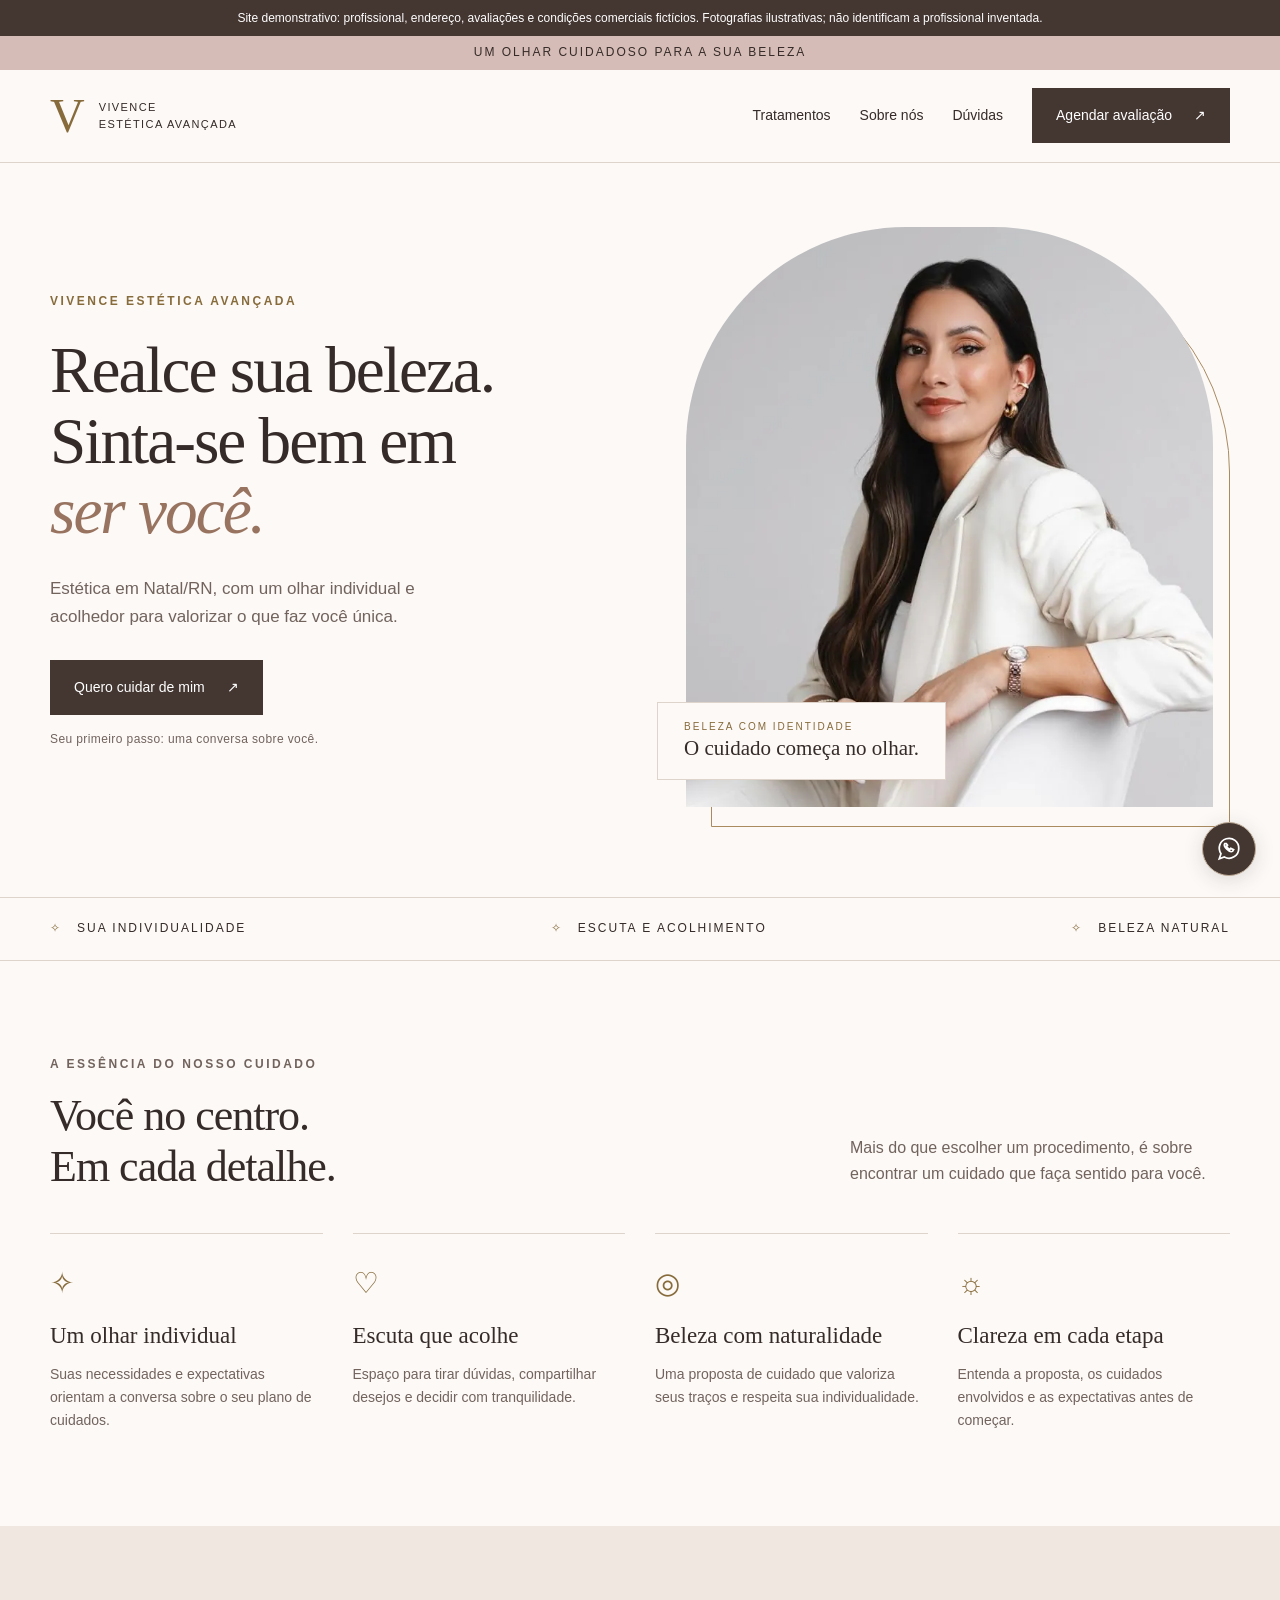
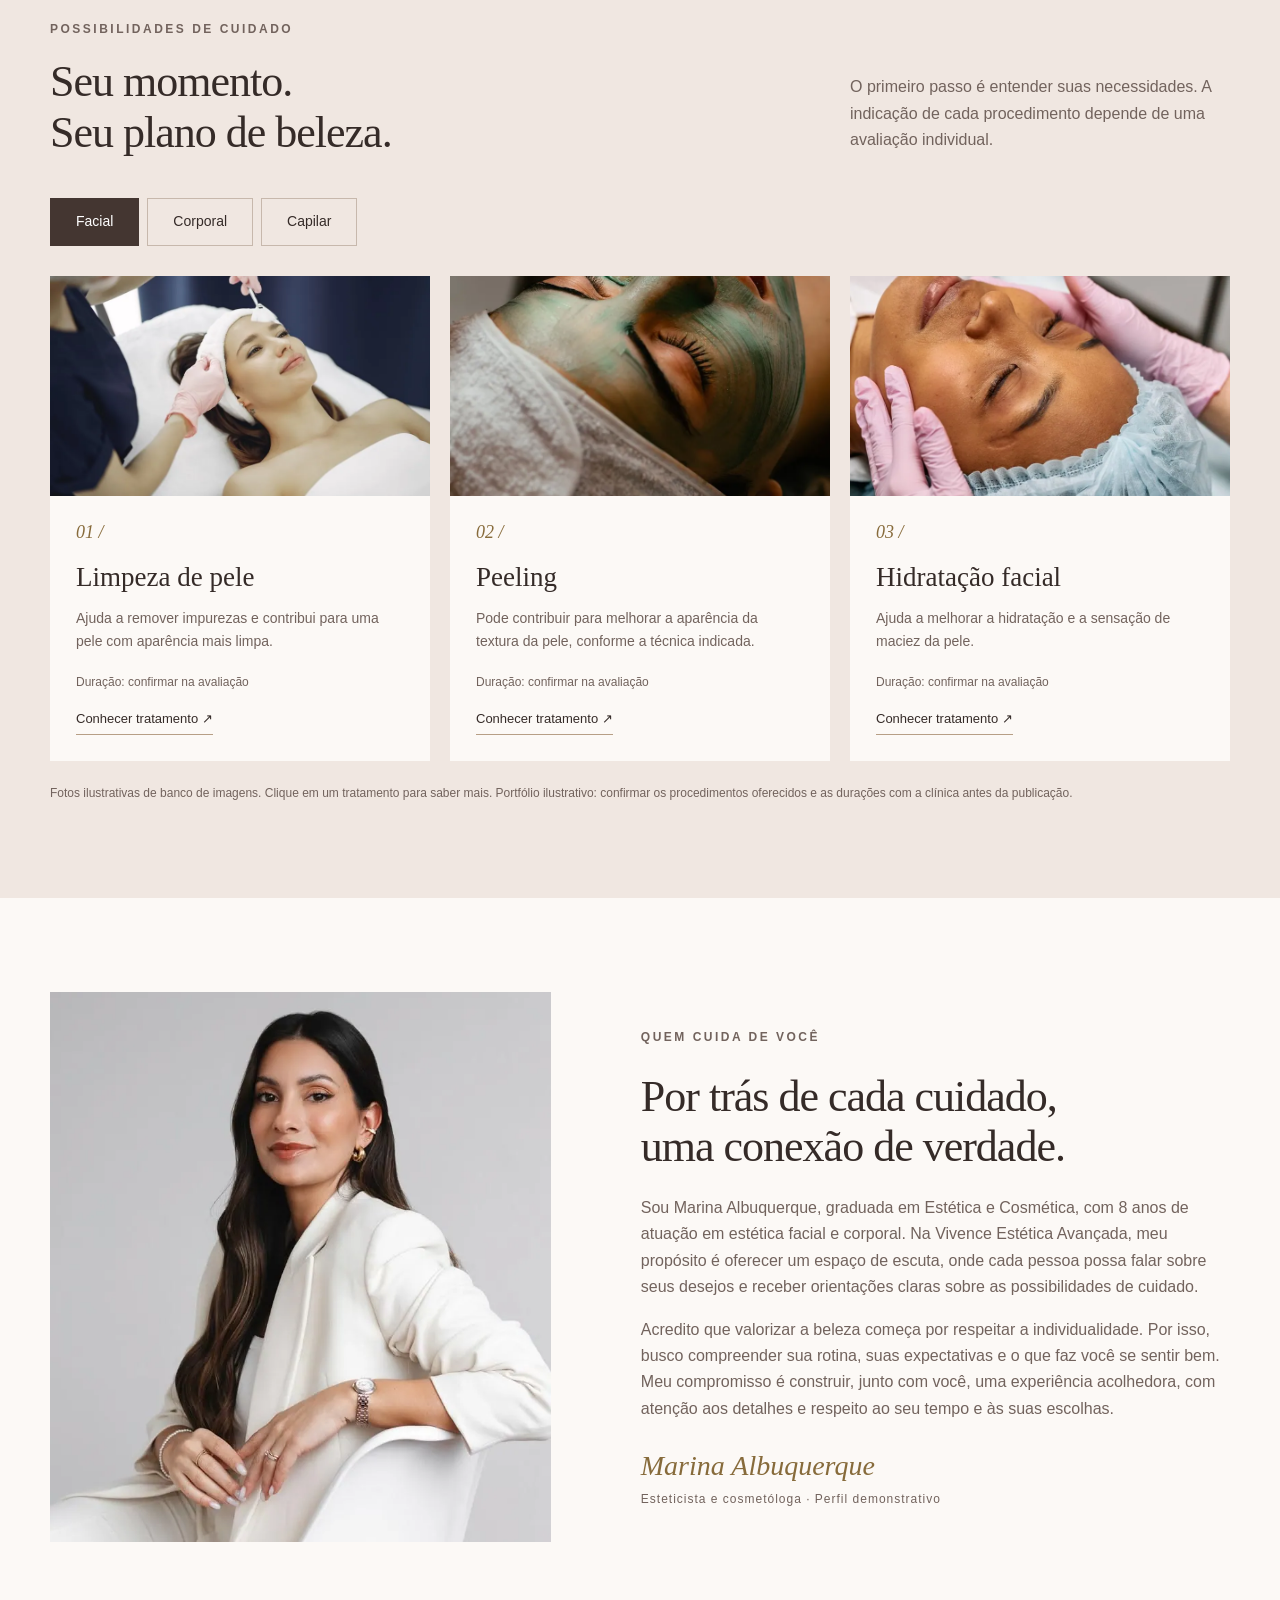
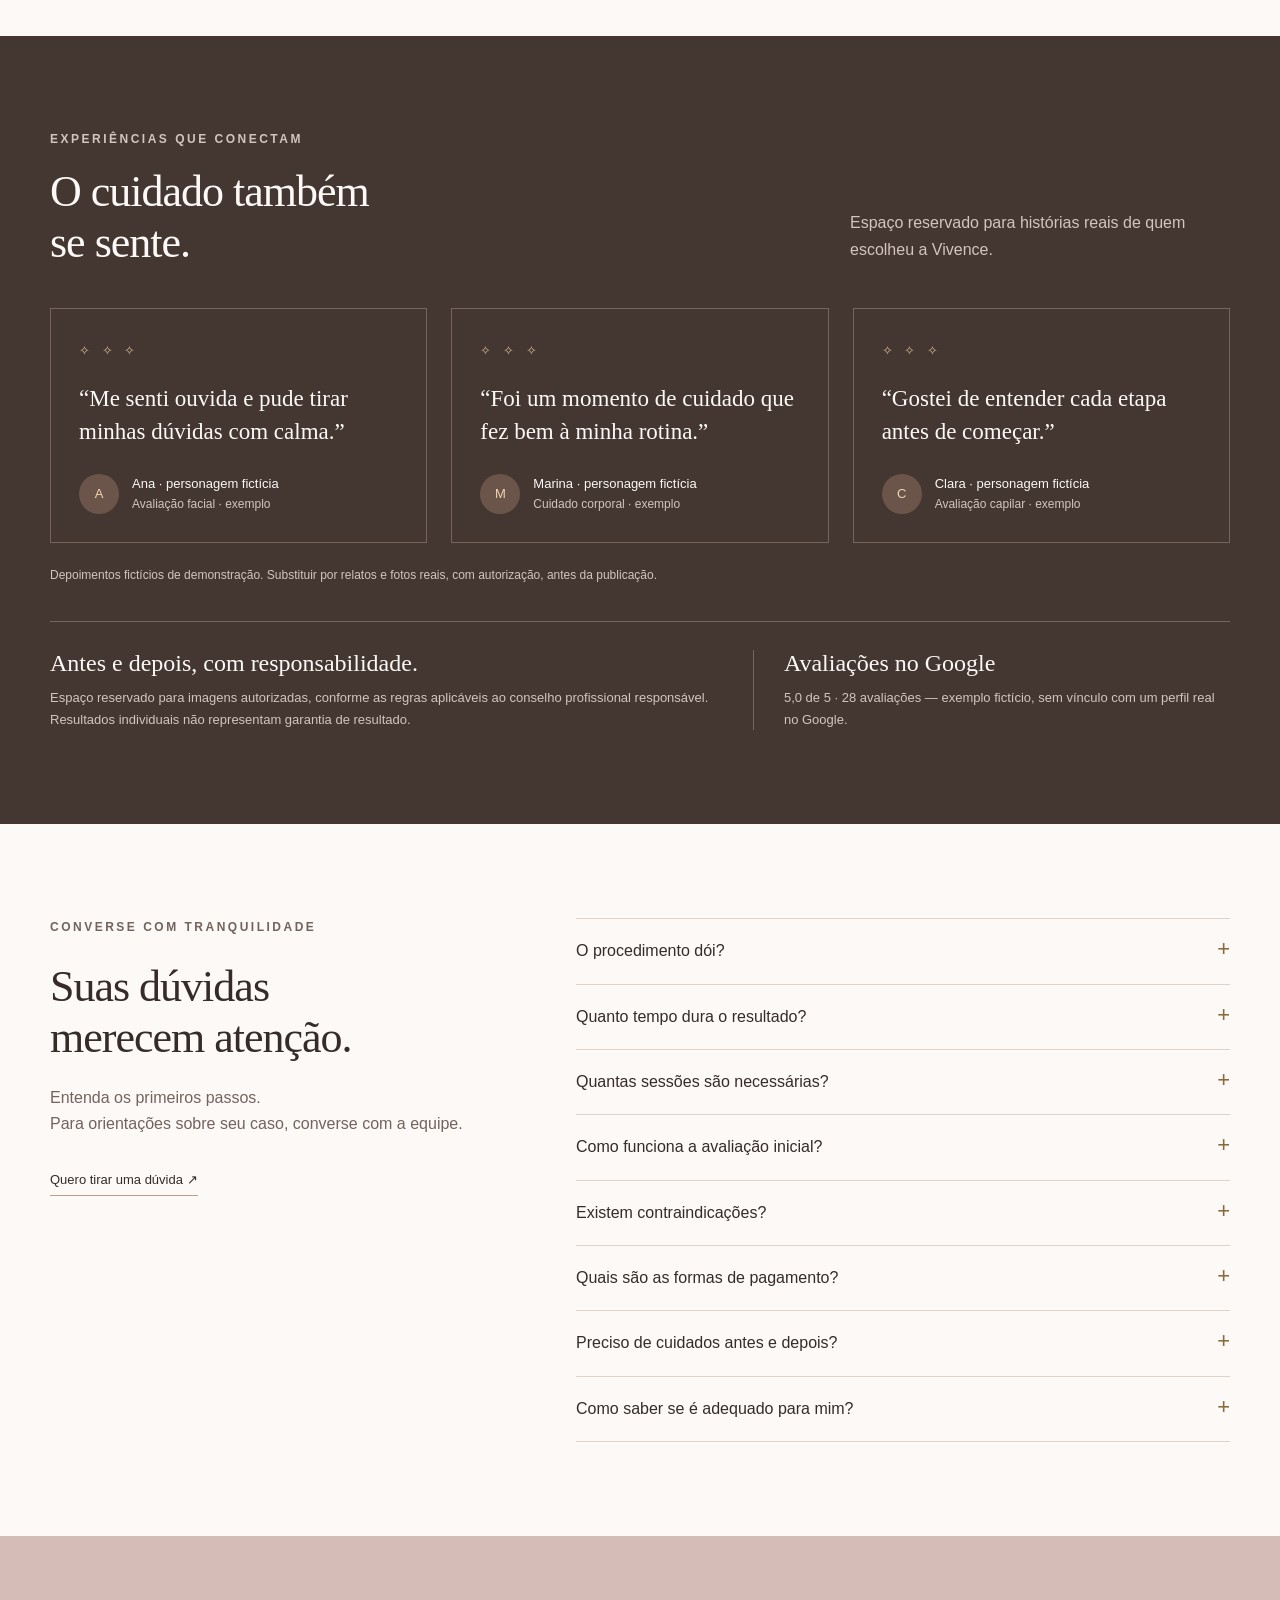
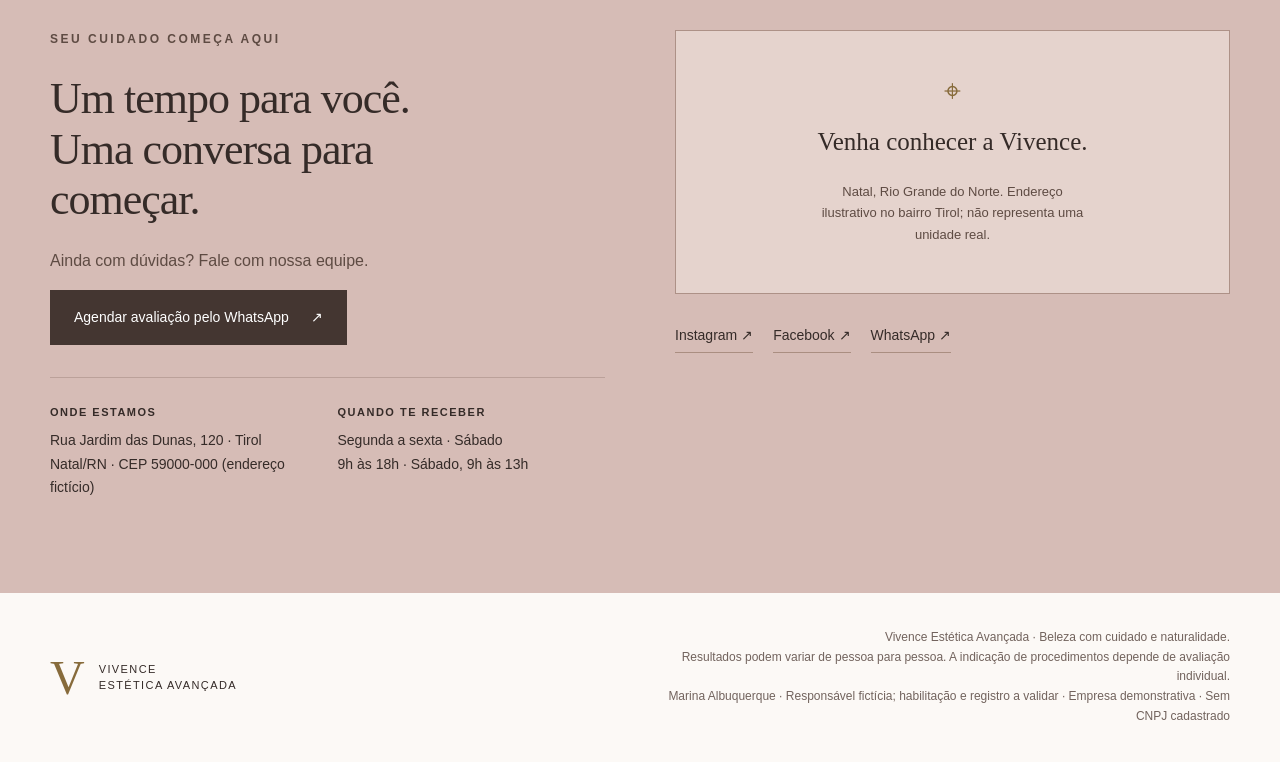
==== index.html @ cb8f114d "Add files via upload" ====
<!doctype html>
<html lang="pt-BR">
<head>
<meta charset="utf-8"><meta name="viewport" content="width=device-width, initial-scale=1">
<title>Vivence Estética Avançada | Beleza com cuidado e naturalidade</title>
<meta name="description" content="Conheça a Vivence Estética Avançada. Um olhar individual para a sua beleza, com acolhimento e cuidados personalizados.">
<link rel="stylesheet" href="assets/css/styles.css">
</head>
<body>
<div class="demo-notice" role="note">Site demonstrativo: profissional, endereço, avaliações e condições comerciais fictícios. Fotografias ilustrativas; não identificam a profissional inventada.</div>
<a class="skip" href="#inicio">Ir para o conteúdo</a>
<div class="top">Um olhar cuidadoso para a sua beleza</div>
<header class="header"><div class="wrap nav"><a class="brand" href="#inicio" aria-label="Vivence Estética Avançada — início"><span class="monogram">V</span><span class="brand-name">Vivence<br>Estética Avançada</span></a><nav class="navlinks" aria-label="Navegação principal"><a href="#tratamentos">Tratamentos</a><a href="#sobre">Sobre nós</a><a href="#duvidas">Dúvidas</a><a class="button" href="#contato">Agendar avaliação <span aria-hidden="true">↗</span></a></nav></div></header>
<main id="inicio">
<div class="wrap hero"><div><p class="eyebrow">Vivence Estética Avançada</p><h1>Realce sua beleza.<br>Sinta-se bem em<br><em>ser você.</em></h1><p class="lead">Estética em Natal/RN, com um olhar individual e acolhedor para valorizar o que faz você única.</p><a class="button" href="#contato">Quero cuidar de mim <span aria-hidden="true">↗</span></a><p class="hero-note">Seu primeiro passo: uma conversa sobre você.</p></div><div class="portrait"><img src="assets/images/profissional.webp" alt="Profissional da Vivence Estética Avançada em retrato com traje branco" width="736" height="920"><div class="photo-tag"><small>Beleza com identidade</small>O cuidado começa no olhar.</div></div></div>
<div class="ribbon"><div class="wrap"><span>Sua individualidade</span><span>Escuta e acolhimento</span><span>Beleza natural</span></div></div>
<section class="section wrap" aria-labelledby="cuidado"><div class="section-intro"><div><p class="eyebrow">A essência do nosso cuidado</p><h2 id="cuidado">Você no centro.<br>Em cada detalhe.</h2></div><p>Mais do que escolher um procedimento, é sobre encontrar um cuidado que faça sentido para você.</p></div><div class="benefits"><article class="benefit"><span class="icon" aria-hidden="true">✧</span><h3>Um olhar individual</h3><p>Suas necessidades e expectativas orientam a conversa sobre o seu plano de cuidados.</p></article><article class="benefit"><span class="icon" aria-hidden="true">♡</span><h3>Escuta que acolhe</h3><p>Espaço para tirar dúvidas, compartilhar desejos e decidir com tranquilidade.</p></article><article class="benefit"><span class="icon" aria-hidden="true">◎</span><h3>Beleza com naturalidade</h3><p>Uma proposta de cuidado que valoriza seus traços e respeita sua individualidade.</p></article><article class="benefit"><span class="icon" aria-hidden="true">☼</span><h3>Clareza em cada etapa</h3><p>Entenda a proposta, os cuidados envolvidos e as expectativas antes de começar.</p></article></div></section>
<section class="section treatments" id="tratamentos"><div class="wrap"><div class="section-intro"><div><p class="eyebrow">Possibilidades de cuidado</p><h2>Seu momento.<br>Seu plano de beleza.</h2></div><p>O primeiro passo é entender suas necessidades. A indicação de cada procedimento depende de uma avaliação individual.</p></div><div class="tabs" role="tablist" aria-label="Categorias de tratamentos"><button class="tab" id="tab-facial" role="tab" aria-selected="true" aria-controls="panel-facial" data-tab="facial">Facial</button><button class="tab" id="tab-corporal" role="tab" aria-selected="false" aria-controls="panel-corporal" data-tab="corporal" tabindex="-1">Corporal</button><button class="tab" id="tab-capilar" role="tab" aria-selected="false" aria-controls="panel-capilar" data-tab="capilar" tabindex="-1">Capilar</button></div><div id="treatment-panels"></div><p class="note">Fotos ilustrativas de banco de imagens. Clique em um tratamento para saber mais. Portfólio ilustrativo: confirmar os procedimentos oferecidos e as durações com a clínica antes da publicação.</p></div></section>
<section class="section wrap" id="sobre"><div class="about-grid"><img class="about-img" src="assets/images/profissional.webp" alt="Retrato da responsável pela clínica" loading="lazy" width="736" height="920"><div class="about-copy"><p class="eyebrow">Quem cuida de você</p><h2>Por trás de cada cuidado,<br>uma conexão de verdade.</h2><p>Sou Marina Albuquerque, graduada em Estética e Cosmética, com 8 anos de atuação em estética facial e corporal. Na Vivence Estética Avançada, meu propósito é oferecer um espaço de escuta, onde cada pessoa possa falar sobre seus desejos e receber orientações claras sobre as possibilidades de cuidado.</p><p>Acredito que valorizar a beleza começa por respeitar a individualidade. Por isso, busco compreender sua rotina, suas expectativas e o que faz você se sentir bem. Meu compromisso é construir, junto com você, uma experiência acolhedora, com atenção aos detalhes e respeito ao seu tempo e às suas escolhas.</p><div class="signature">Marina Albuquerque<small>Esteticista e cosmetóloga · Perfil demonstrativo</small></div></div></div></section>
<section class="section reviews"><div class="wrap"><div class="section-intro"><div><p class="eyebrow">Experiências que conectam</p><h2>O cuidado também<br>se sente.</h2></div><p>Espaço reservado para histórias reais de quem escolheu a Vivence.</p></div><div class="review-grid"><article class="review"><span class="stars" aria-label="Depoimento ilustrativo">✧ ✧ ✧</span><blockquote>“Me senti ouvida e pude tirar minhas dúvidas com calma.”</blockquote><div class="person"><span class="avatar">A</span><div>Ana · personagem fictícia<small>Avaliação facial · exemplo</small></div></div></article><article class="review"><span class="stars" aria-label="Depoimento ilustrativo">✧ ✧ ✧</span><blockquote>“Foi um momento de cuidado que fez bem à minha rotina.”</blockquote><div class="person"><span class="avatar">M</span><div>Marina · personagem fictícia<small>Cuidado corporal · exemplo</small></div></div></article><article class="review"><span class="stars" aria-label="Depoimento ilustrativo">✧ ✧ ✧</span><blockquote>“Gostei de entender cada etapa antes de começar.”</blockquote><div class="person"><span class="avatar">C</span><div>Clara · personagem fictícia<small>Avaliação capilar · exemplo</small></div></div></article></div><p class="note">Depoimentos fictícios de demonstração. Substituir por relatos e fotos reais, com autorização, antes da publicação.</p><div class="results-row"><div><h3>Antes e depois, com responsabilidade.</h3><p>Espaço reservado para imagens autorizadas, conforme as regras aplicáveis ao conselho profissional responsável. Resultados individuais não representam garantia de resultado.</p></div><div class="google"><h3>Avaliações no Google</h3><p>5,0 de 5 · 28 avaliações — exemplo fictício, sem vínculo com um perfil real no Google.</p></div></div></div></section>
<section class="section wrap" id="duvidas"><div class="faq-grid"><div class="faq-intro"><p class="eyebrow">Converse com tranquilidade</p><h2>Suas dúvidas<br>merecem atenção.</h2><p>Entenda os primeiros passos.<br>Para orientações sobre seu caso, converse com a equipe.</p><a class="text-link" href="#contato">Quero tirar uma dúvida ↗</a></div><div><details><summary>O procedimento dói?</summary><p>A sensação varia conforme o procedimento e a sensibilidade de cada pessoa. Na avaliação, pergunte sobre o desconforto esperado e as medidas de conforto disponíveis.</p></details><details><summary>Quanto tempo dura o resultado?</summary><p>A duração depende do procedimento, das características individuais e dos cuidados posteriores. A expectativa para o seu caso deve ser discutida na avaliação.</p></details><details><summary>Quantas sessões são necessárias?</summary><p>A quantidade é definida após avaliação individual. O plano pode ser ajustado conforme a resposta ao cuidado e os objetivos combinados.</p></details><details><summary>Como funciona a avaliação inicial?</summary><p>É uma conversa sobre seus objetivos, histórico e rotina de cuidados. Confirme com a equipe a duração, o valor e o que levar ao atendimento.</p></details><details><summary>Existem contraindicações?</summary><p>Podem existir, conforme o procedimento e seu histórico. Informe condições de saúde, gestação, alergias e medicamentos para receber uma orientação individual.</p></details><details><summary>Quais são as formas de pagamento?</summary><p>Aceitamos Pix e cartões de débito e crédito. Parcelamento em até 3 vezes sem juros — condições demonstrativas. Consulte a equipe para conhecer os valores e as opções disponíveis.</p></details><details><summary>Preciso de cuidados antes e depois?</summary><p>Os cuidados variam conforme o procedimento. Solicite as orientações específicas ao profissional e esclareça suas dúvidas antes de iniciar.</p></details><details><summary>Como saber se é adequado para mim?</summary><p>A avaliação deve considerar seu histórico, as indicações, os riscos e as alternativas. Peça informações sobre a habilitação do profissional e o procedimento proposto.</p></details></div></div></section>
<section class="section contact" id="contato"><div class="wrap contact-grid"><div><p class="eyebrow">Seu cuidado começa aqui</p><h2>Um tempo para você.<br>Uma conversa para começar.</h2><p>Ainda com dúvidas? Fale com nossa equipe.</p><a class="button" data-contact href="#contato">Agendar avaliação pelo WhatsApp <span aria-hidden="true">↗</span></a><div class="contact-info"><div><strong>Onde estamos</strong>Rua Jardim das Dunas, 120 · Tirol<br>Natal/RN · CEP 59000-000 (endereço fictício)</div><div><strong>Quando te receber</strong>Segunda a sexta · Sábado<br>9h às 18h · Sábado, 9h às 13h</div></div></div><div><div class="map-placeholder" id="map"><span aria-hidden="true">⌖</span><h3>Venha conhecer a Vivence.</h3><p>Natal, Rio Grande do Norte. Endereço ilustrativo no bairro Tirol; não representa uma unidade real.</p></div><div class="socials" aria-label="Redes sociais"><button data-social="instagram">Instagram ↗</button><button data-social="facebook">Facebook ↗</button><button data-contact>WhatsApp ↗</button></div></div></div></section>
</main><footer><div class="wrap footer-inner"><a class="brand" href="#inicio" aria-label="Vivence Estética Avançada — início"><span class="monogram">V</span><span class="brand-name">Vivence<br>Estética Avançada</span></a><div class="footer-copy">Vivence Estética Avançada · Beleza com cuidado e naturalidade.<br>Resultados podem variar de pessoa para pessoa. A indicação de procedimentos depende de avaliação individual.<br>Marina Albuquerque · Responsável fictícia; habilitação e registro a validar · Empresa demonstrativa · Sem CNPJ cadastrado</div></div></footer>
<a class="floating" data-contact href="#contato" aria-label="Conversar pelo WhatsApp"><svg viewBox="0 0 24 24" aria-hidden="true"><path d="M21 11.5a9 9 0 0 1-13.3 7.9L3 21l1.6-4.7A9 9 0 1 1 21 11.5Z"/><path d="M8 7c-.8 1.3.3 3.5 2 5.2s3.9 2.8 5.2 2l1-1.6-2.6-1.2-.8 1c-1.4-.6-2.6-1.8-3.2-3.2l1-.8L9.5 7Z"/></svg></a>
<dialog id="contact-dialog" aria-labelledby="dialog-title"><h2 id="dialog-title">Contato em breve</h2><p id="dialog-message">Esta é uma demonstração da Vivence em Natal. O agendamento será ativado quando o contato real da clínica for cadastrado.</p><form method="dialog"><button class="button">Entendi</button></form></dialog>
<dialog id="treatment-dialog" aria-labelledby="treatment-title"><button class="detail-close" type="button" aria-label="Fechar explicação" autofocus>×</button><img class="detail-photo" id="detail-photo" alt=""><div class="detail-body"><p class="eyebrow" id="detail-category"></p><h2 id="treatment-title"></h2><p id="detail-intro"></p><div class="detail-meta"><span>Duração: confirmar na avaliação</span><span>Sessões: definição individual</span></div><div id="detail-sections"></div><p class="detail-credit" id="detail-credit"></p><p class="detail-footnote">Disponibilidade sujeita à confirmação da clínica. Resultados e indicação variam de pessoa para pessoa.</p><button class="button detail-cta" id="detail-contact">Consultar disponibilidade <span aria-hidden="true">↗</span></button></div></dialog>
<script src="assets/js/main.js" defer></script></body></html>
---- assets/css/styles.css ----
:root{--paper:#fcf9f6;--rose:#d6bcb6;--ink:#352b28;--muted:#72635d;--gold:#876b3b;--line:#dfd4cb;--dark:#443631;--white:#fff;--serif:Georgia,'Times New Roman',serif}*{box-sizing:border-box}html{scroll-behavior:smooth;scroll-padding-top:96px}body{margin:0;background:var(--paper);color:var(--ink);font-family:Arial,Helvetica,sans-serif;font-size:16px;line-height:1.65}a{color:inherit;text-decoration:none}button{font:inherit}a:focus-visible,button:focus-visible,summary:focus-visible{outline:3px solid var(--gold);outline-offset:5px}::selection{background:var(--rose)}.wrap{width:min(1180px,calc(100% - 64px));margin:auto}.top{background:var(--rose);font-size:12px;text-transform:uppercase;letter-spacing:2px;text-align:center;padding:7px 20px}.header{background:rgba(252,249,246,.97);border-bottom:1px solid var(--line);position:sticky;top:0;z-index:10}.nav{height:92px;display:flex;align-items:center;justify-content:space-between;gap:30px}.brand{display:flex;align-items:center;gap:14px}.monogram{font:48px var(--serif);letter-spacing:-8px;color:var(--gold);padding-right:8px}.brand-name{font-size:11px;line-height:1.5;letter-spacing:2px;text-transform:uppercase}.navlinks{display:flex;gap:29px;align-items:center;font-size:14px}.navlinks a:hover{color:var(--gold)}.button{display:inline-flex;align-items:center;justify-content:center;gap:22px;background:var(--dark);color:white;border:1px solid var(--dark);padding:15px 23px;font-size:14px;cursor:pointer;transition:background .2s,transform .2s}.button:hover{background:#655045;transform:translateY(-2px)}.button.light{background:var(--paper);color:var(--ink);border-color:var(--paper)}.button.outline{background:transparent;border-color:var(--line);color:var(--ink)}.eyebrow{font-size:12px;letter-spacing:2.5px;text-transform:uppercase;color:var(--gold);font-weight:600;margin:0 0 24px}.hero{display:grid;grid-template-columns:1.05fr 1fr;gap:65px;align-items:center;padding:64px 0 70px}.hero h1{font:clamp(44px,5.1vw,70px)/1.08 var(--serif);letter-spacing:-2px;margin:0 0 28px;font-weight:400}.hero h1 em{color:#98735f;font-weight:400}.lead{color:var(--muted);max-width:430px;font-size:17px;margin:0 0 29px}.hero-note{font-size:12px;letter-spacing:.4px;color:var(--muted);margin-top:15px}.portrait{position:relative;padding:0 17px 20px 0}.portrait:after{content:'';position:absolute;inset:25px 0 0 25px;border:1px solid #aa8b60;z-index:-1;border-radius:220px 220px 0 0}.portrait img{display:block;width:100%;height:580px;object-fit:cover;object-position:center 35%;border-radius:220px 220px 0 0}.photo-tag{position:absolute;left:-29px;bottom:47px;background:var(--paper);padding:18px 26px;border:1px solid var(--line);font:21px var(--serif)}.photo-tag small{display:block;font:10px Arial,sans-serif;letter-spacing:2px;text-transform:uppercase;color:var(--gold);margin-bottom:4px}.ribbon{border-block:1px solid var(--line);padding:21px 0}.ribbon .wrap{display:flex;justify-content:space-between;gap:18px;font-size:12px;letter-spacing:2px;text-transform:uppercase}.ribbon span:before{content:'✧';color:var(--gold);margin-right:15px}.section{padding:94px 0}.section h2{font:44px/1.15 var(--serif);letter-spacing:-1px;font-weight:400;margin:0 0 22px}.section-intro{display:flex;justify-content:space-between;align-items:end;gap:40px;margin-bottom:40px}.section-intro p{max-width:380px;color:var(--muted);margin:0 0 5px}.section-intro .eyebrow{margin-bottom:17px}.section-intro h2{margin-bottom:0}.benefits{display:grid;grid-template-columns:repeat(4,1fr);gap:30px}.benefit{border-top:1px solid var(--line);padding-top:26px}.icon{font-size:29px;color:var(--gold);display:block;margin-bottom:15px}.benefit h3{font:23px/1.25 var(--serif);margin:0 0 12px}.benefit p{color:var(--muted);font-size:14px;margin:0}.treatments{background:#f0e7e1}.tabs{display:flex;gap:8px;margin:30px 0}.tab{padding:11px 25px;border:1px solid #c7b8ac;background:transparent;color:var(--ink);cursor:pointer;font-size:14px}.tab[aria-selected=true]{background:var(--dark);color:white;border-color:var(--dark)}.cards{display:grid;grid-template-columns:repeat(3,1fr);gap:20px}.treatment{background:var(--paper);padding:30px;display:flex;flex-direction:column;min-height:270px}.treatment .number{color:var(--gold);font:italic 18px var(--serif)}.treatment h3{font:27px/1.2 var(--serif);margin:24px 0 14px}.treatment p{font-size:14px;color:var(--muted);margin:0 0 20px}.treatment .duration{font-size:12px;margin-top:auto;color:var(--muted)}.text-link{display:inline-block;font-size:13px;border-bottom:1px solid #b79f86;padding-bottom:5px;margin-top:15px;align-self:start}.note{font-size:12px;color:var(--muted);margin:23px 0 0}.about-grid{display:grid;grid-template-columns:.85fr 1fr;gap:90px;align-items:center}.about-img{width:100%;max-height:550px;object-fit:cover}.about-copy p{color:var(--muted)}.signature{font:italic 28px var(--serif);color:var(--gold);margin-top:28px}.signature small{display:block;font:12px Arial,sans-serif;letter-spacing:1px;margin-top:10px;color:var(--muted)}.reviews{background:var(--dark);color:var(--paper)}.reviews .eyebrow{color:#d8bd96}.reviews .section-intro p{color:#d3c5bd}.review-grid{display:grid;grid-template-columns:repeat(3,1fr);gap:24px}.review{padding:28px;border:1px solid #77645a}.review blockquote{font:23px/1.45 var(--serif);margin:18px 0 25px}.stars{letter-spacing:4px;color:#d8bd96;font-size:13px}.person{display:flex;align-items:center;gap:13px;font-size:13px}.avatar{display:grid;place-items:center;width:40px;height:40px;background:#6b554a;border-radius:50%;color:#f0d5b3}.person small{display:block;color:#d3c5bd;font-size:12px}.reviews .note{color:#d3c5bd}.results-row{display:grid;grid-template-columns:1.4fr 1fr;gap:35px;margin-top:35px;padding-top:28px;border-top:1px solid #77645a}.results-row h3{font:24px var(--serif);margin:0 0 10px}.results-row p{font-size:13px;color:#d3c5bd;margin:0}.google{border-left:1px solid #77645a;padding-left:30px}.faq-grid{display:grid;grid-template-columns:.8fr 1.2fr;gap:90px}.faq-intro p{color:var(--muted)}details{border-bottom:1px solid var(--line);padding:19px 0}details:first-child{border-top:1px solid var(--line)}summary{cursor:pointer;font-size:16px;list-style:none;display:flex;justify-content:space-between;gap:20px}summary::-webkit-details-marker{display:none}summary:after{content:'+';color:var(--gold);font-size:22px;line-height:1}details[open] summary:after{content:'−'}details p{font-size:14px;color:var(--muted);margin:15px 30px 0 0}.contact{background:var(--rose)}.contact-grid{display:grid;grid-template-columns:1fr 1fr;gap:70px}.contact h2{max-width:470px}.contact p{color:#5e4b43}.contact-info{display:grid;grid-template-columns:1fr 1fr;gap:20px;padding-top:25px;border-top:1px solid #bba19a;margin-top:32px;font-size:14px}.contact-info strong{display:block;font-size:11px;text-transform:uppercase;letter-spacing:1.5px;margin-bottom:8px}.map-placeholder{min-height:230px;border:1px solid #ad9187;background:#e5d3cd;padding:35px;display:flex;flex-direction:column;justify-content:center;align-items:center;text-align:center}.map-placeholder span{font-size:30px;color:var(--gold)}.map-placeholder h3{font:25px var(--serif);margin:12px 0}.map-placeholder p{font-size:13px;max-width:270px}.socials{display:flex;gap:20px;flex-wrap:wrap;margin-top:25px;font-size:14px}.socials button{background:none;border:0;border-bottom:1px solid #aa8e81;padding:5px 0;color:var(--ink);cursor:pointer}footer{padding:35px 0}.footer-inner{display:flex;align-items:center;justify-content:space-between;gap:40px}.footer-logo{width:145px;height:75px;object-fit:cover;object-position:center}.footer-copy{font-size:12px;color:var(--muted);text-align:right;max-width:590px}.floating{position:fixed;right:24px;bottom:24px;background:var(--dark);color:white;width:54px;height:54px;display:grid;place-items:center;border-radius:50%;border:1px solid #bdab96;box-shadow:0 4px 20px #352b2826;z-index:20}.floating svg{width:26px;height:26px;fill:none;stroke:currentColor;stroke-width:1.6}dialog{border:1px solid var(--line);padding:35px;max-width:440px;width:calc(100% - 40px);background:var(--paper);color:var(--ink)}dialog::backdrop{background:#30231d88}dialog h2{font:30px var(--serif);margin-top:0}dialog p{font-size:15px;color:var(--muted)}dialog .button{margin-top:10px}[hidden]{display:none!important}.skip{position:absolute;left:10px;top:-100px;background:white;padding:10px;z-index:100}.skip:focus{top:10px}
@media(min-width:1500px){.hero{padding-top:80px;padding-bottom:80px}}@media(max-width:950px){.navlinks{gap:18px}.navlinks .button{display:none}.hero{gap:35px}.portrait img{height:510px}.hero h1{font-size:53px}.benefits{grid-template-columns:repeat(2,1fr)}.about-grid,.faq-grid{gap:40px}.section{padding:70px 0}.cards{gap:12px}.treatment{padding:24px}.contact-grid{gap:35px}}@media(max-width:650px){.wrap{width:calc(100% - 40px)}.top{font-size:10px;letter-spacing:1.4px}.nav{height:76px;gap:12px}.monogram{font-size:39px}.brand-name{font-size:9px;letter-spacing:1px}.navlinks{gap:13px;font-size:12px}.navlinks a:nth-child(2),.navlinks a:nth-child(3){display:none}.hero{grid-template-columns:1fr;padding:45px 0;gap:35px}.hero h1{font-size:49px;letter-spacing:-1.8px}.lead{font-size:16px}.hero .button{width:100%}.portrait{max-width:440px;margin:auto;width:100%;padding-left:15px}.portrait img{height:440px}.photo-tag{left:0;bottom:40px;font-size:19px}.ribbon .wrap{justify-content:center;flex-wrap:wrap;font-size:10px;letter-spacing:1px;gap:10px 18px}.ribbon span:before{margin-right:6px}.section{padding:57px 0}.section h2{font-size:36px}.section-intro{display:block;margin-bottom:30px}.section-intro p{margin-top:20px}.benefits{gap:28px 20px}.benefit h3{font-size:21px}.benefit p{font-size:13px}.tabs{gap:6px}.tab{flex:1;padding:11px 8px;font-size:13px}.cards,.about-grid,.review-grid,.faq-grid,.contact-grid,.results-row{grid-template-columns:1fr}.treatment{min-height:240px}.about-grid{gap:30px}.about-img{max-height:420px;object-position:center 30%}.faq-grid{gap:28px}.review-grid{gap:15px}.google{padding:20px 0 0;border-left:0;border-top:1px solid #77645a}.contact-info{gap:15px}.footer-inner{align-items:start;gap:20px}.footer-logo{width:100px;height:70px}.footer-copy{font-size:10px;text-align:left;padding-right:22px}.floating{right:15px;bottom:15px}summary{font-size:15px}}@media(prefers-reduced-motion:reduce){html{scroll-behavior:auto}*{transition:none!important}}

/* Fotos e detalhes dos tratamentos */
.treatment{padding:0;overflow:hidden;position:relative;transition:box-shadow .2s,transform .2s}.treatment:hover{box-shadow:0 12px 30px #44363115;transform:translateY(-3px)}.treatment:focus-within{outline:2px solid var(--gold);outline-offset:4px}.treatment-photo{width:100%;height:220px;object-fit:cover;display:block;background:var(--rose)}.treatment-content{display:flex;flex-direction:column;flex:1;padding:26px}.treatment h3{margin-top:18px}.treatment-open{border:0;background:none;color:inherit;text-align:left;padding:0;font:inherit;cursor:pointer}.treatment-open:after{content:'';position:absolute;inset:0;z-index:1}.treatment .text-link{pointer-events:none}.photo-disclosure{font-size:12px;color:var(--muted);margin-top:18px}
#treatment-dialog{padding:0;max-width:860px;width:calc(100% - 32px);max-height:90vh;max-height:90dvh;overflow:auto}#treatment-dialog .detail-photo{width:100%;height:260px;object-fit:cover;display:block}.detail-body{padding:30px 38px 36px}.detail-body h2{font:38px/1.15 var(--serif);margin:0 0 18px}.detail-body .eyebrow{margin-bottom:12px}.detail-body p{font-size:15px;line-height:1.7}.detail-body h3{font-size:16px;margin:22px 0 6px}.detail-body h3+p{margin-top:0}.detail-close{position:sticky;top:12px;float:right;margin:12px 12px -54px 0;z-index:2;width:42px;height:42px;background:var(--paper);border:1px solid var(--line);border-radius:50%;font-size:25px;color:var(--ink);cursor:pointer}.detail-meta{display:flex;gap:20px;flex-wrap:wrap;padding:16px 0;border-block:1px solid var(--line);font-size:13px;color:var(--muted);margin:22px 0}.detail-credit{font-size:12px!important;color:var(--muted)}.detail-credit a{text-decoration:underline}.detail-cta{margin-top:24px}.detail-footnote{font-size:12px!important}html:has(#treatment-dialog[open]){overflow:hidden}@media(max-width:650px){.treatment-photo{height:240px}.detail-body{padding:25px 22px}.detail-body h2{font-size:31px}#treatment-dialog .detail-photo{height:200px}.detail-cta{width:100%}}

.monogram{letter-spacing:0;padding-right:0}.brand-name{letter-spacing:1.4px}.footer-inner>.brand{flex-shrink:0}@media(max-width:650px){.brand-name{font-size:9px;letter-spacing:.7px}.footer-inner>.brand .monogram{font-size:32px}.footer-inner>.brand{gap:8px}}
.demo-notice{background:#443631;color:#fff;padding:9px 22px;text-align:center;font-size:12px;line-height:1.5}
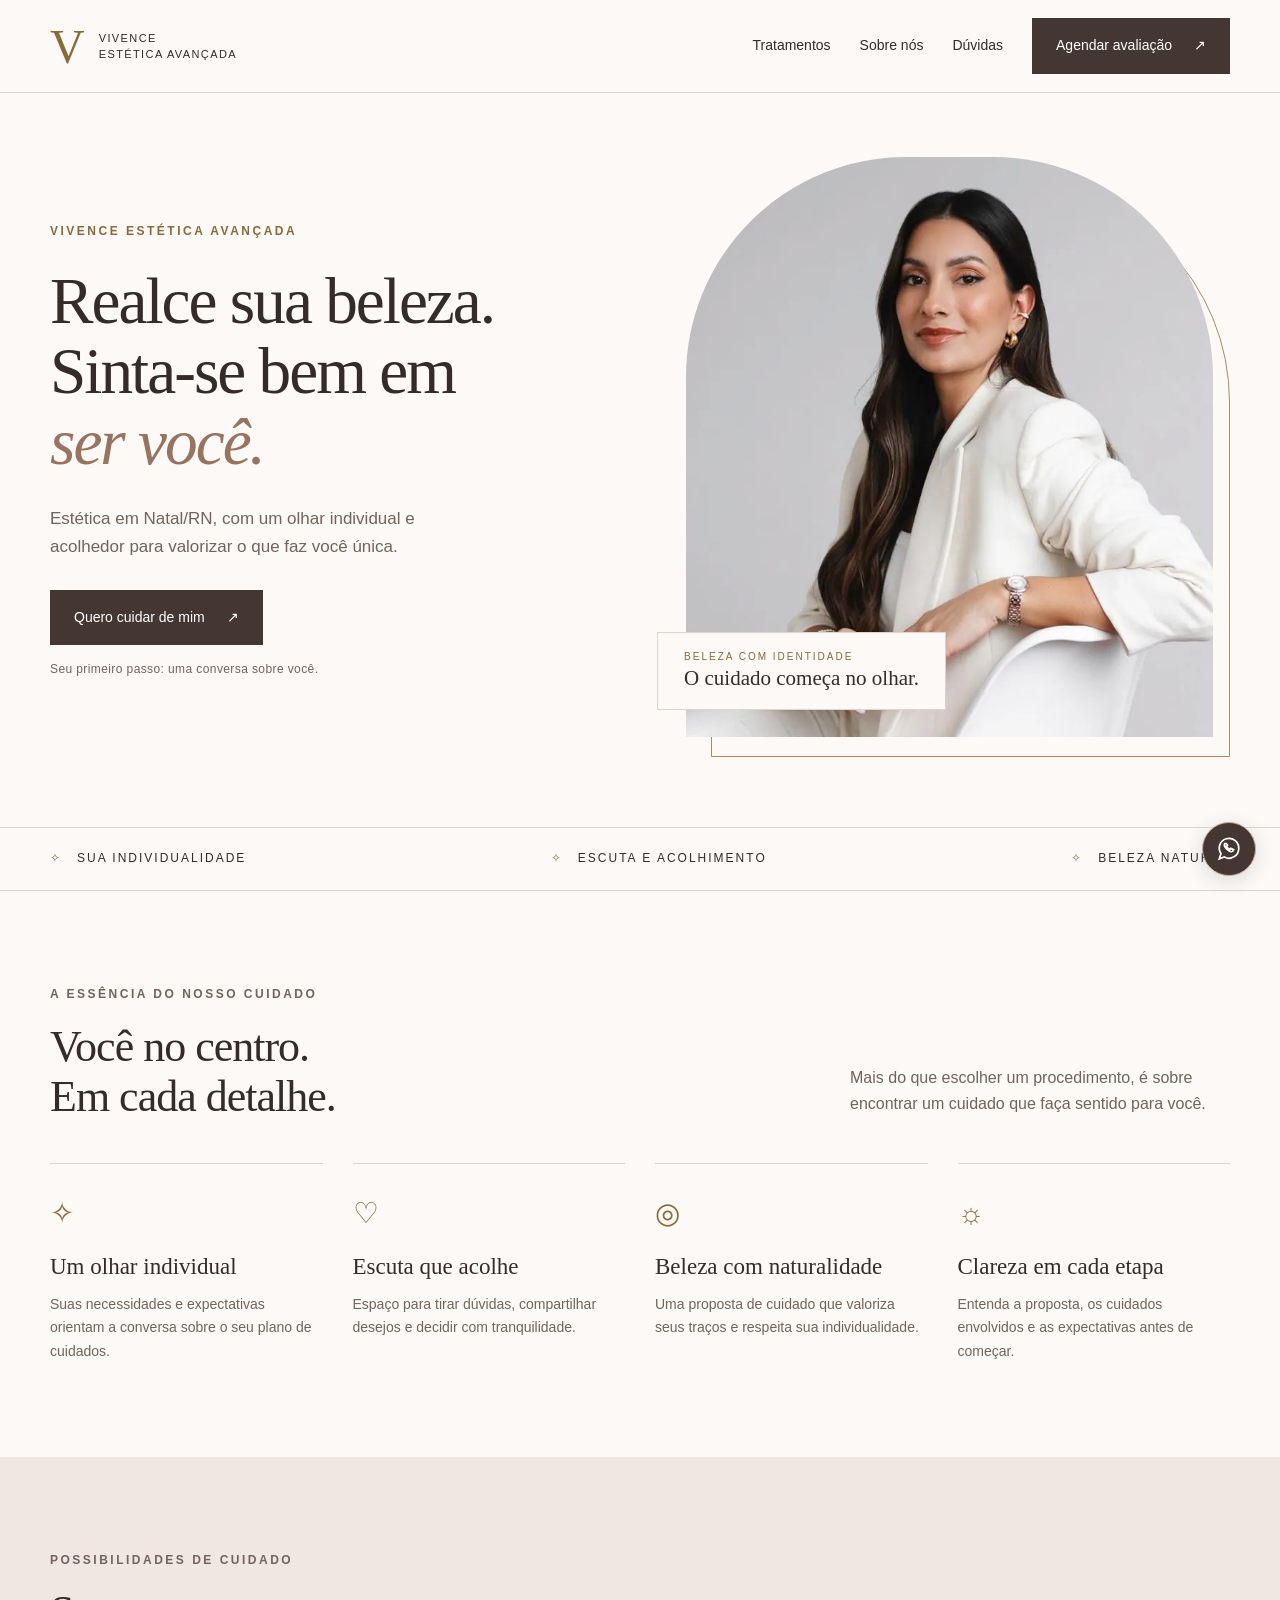
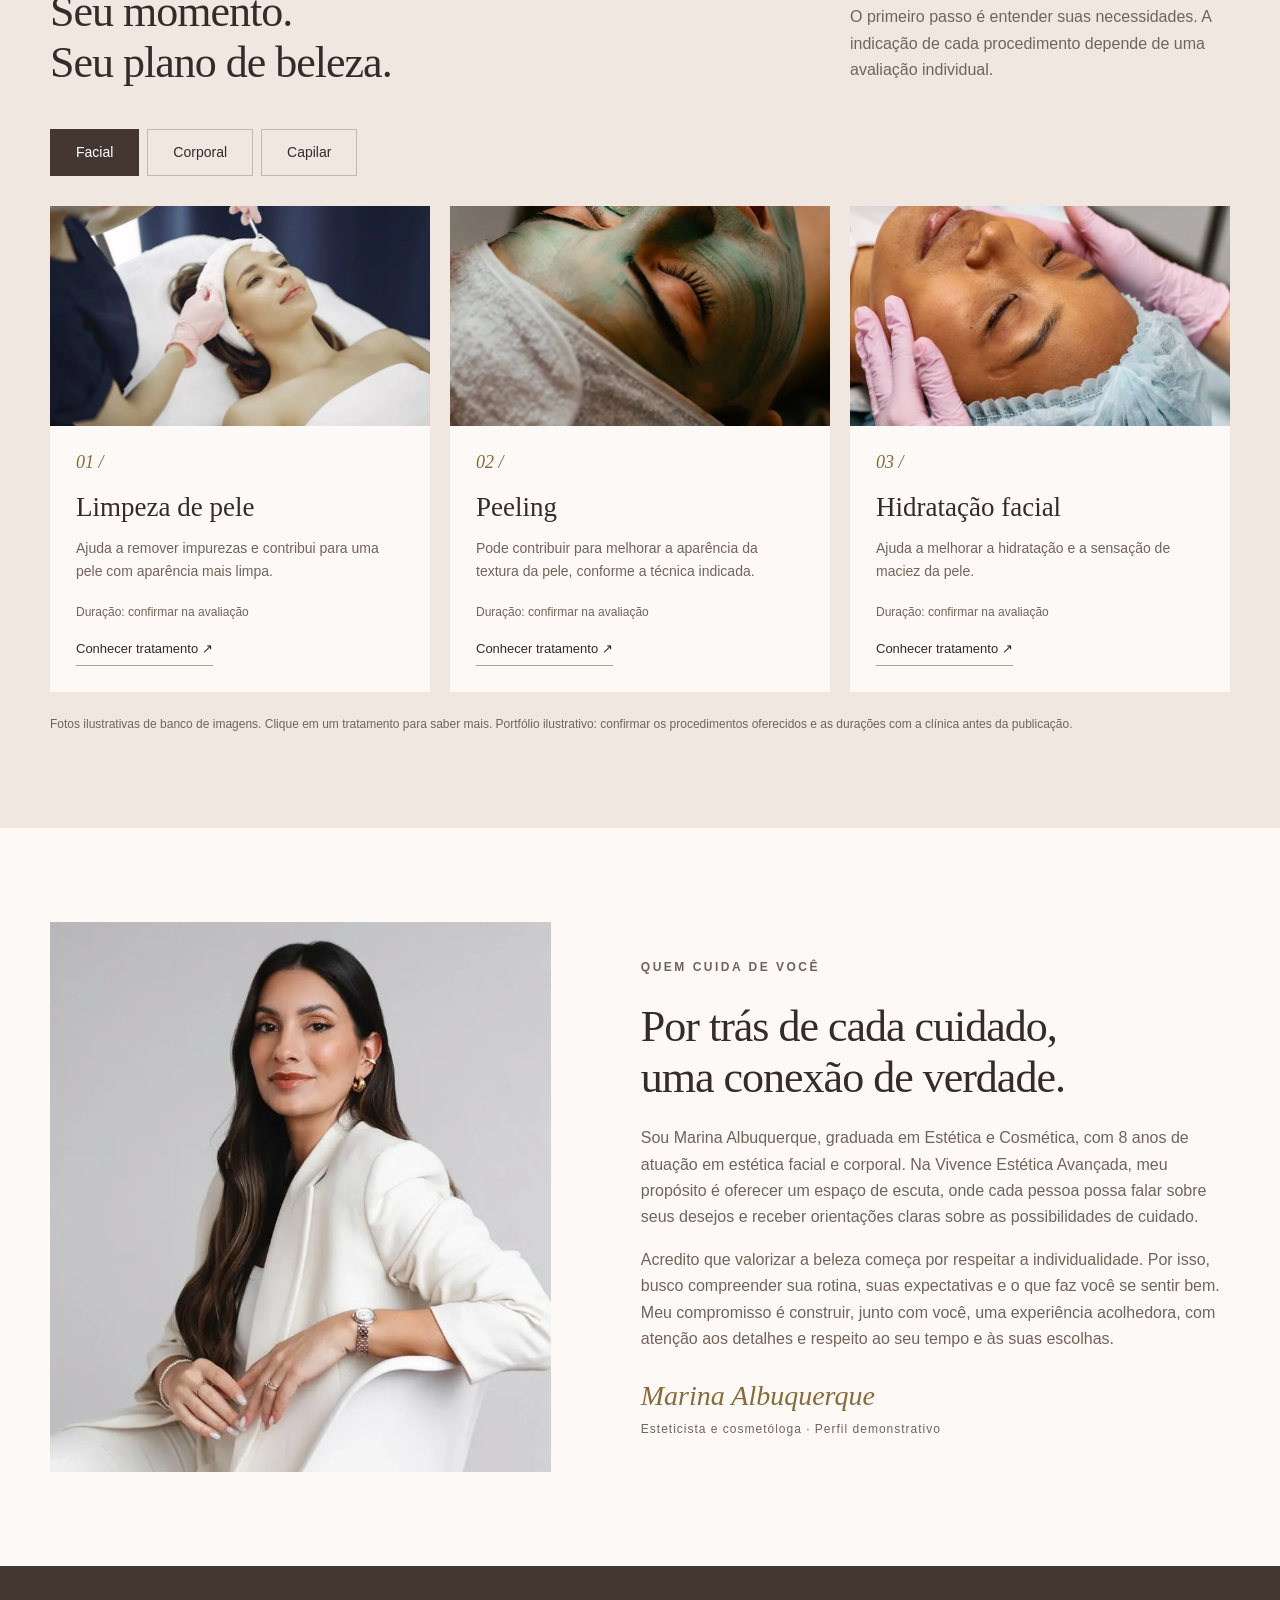
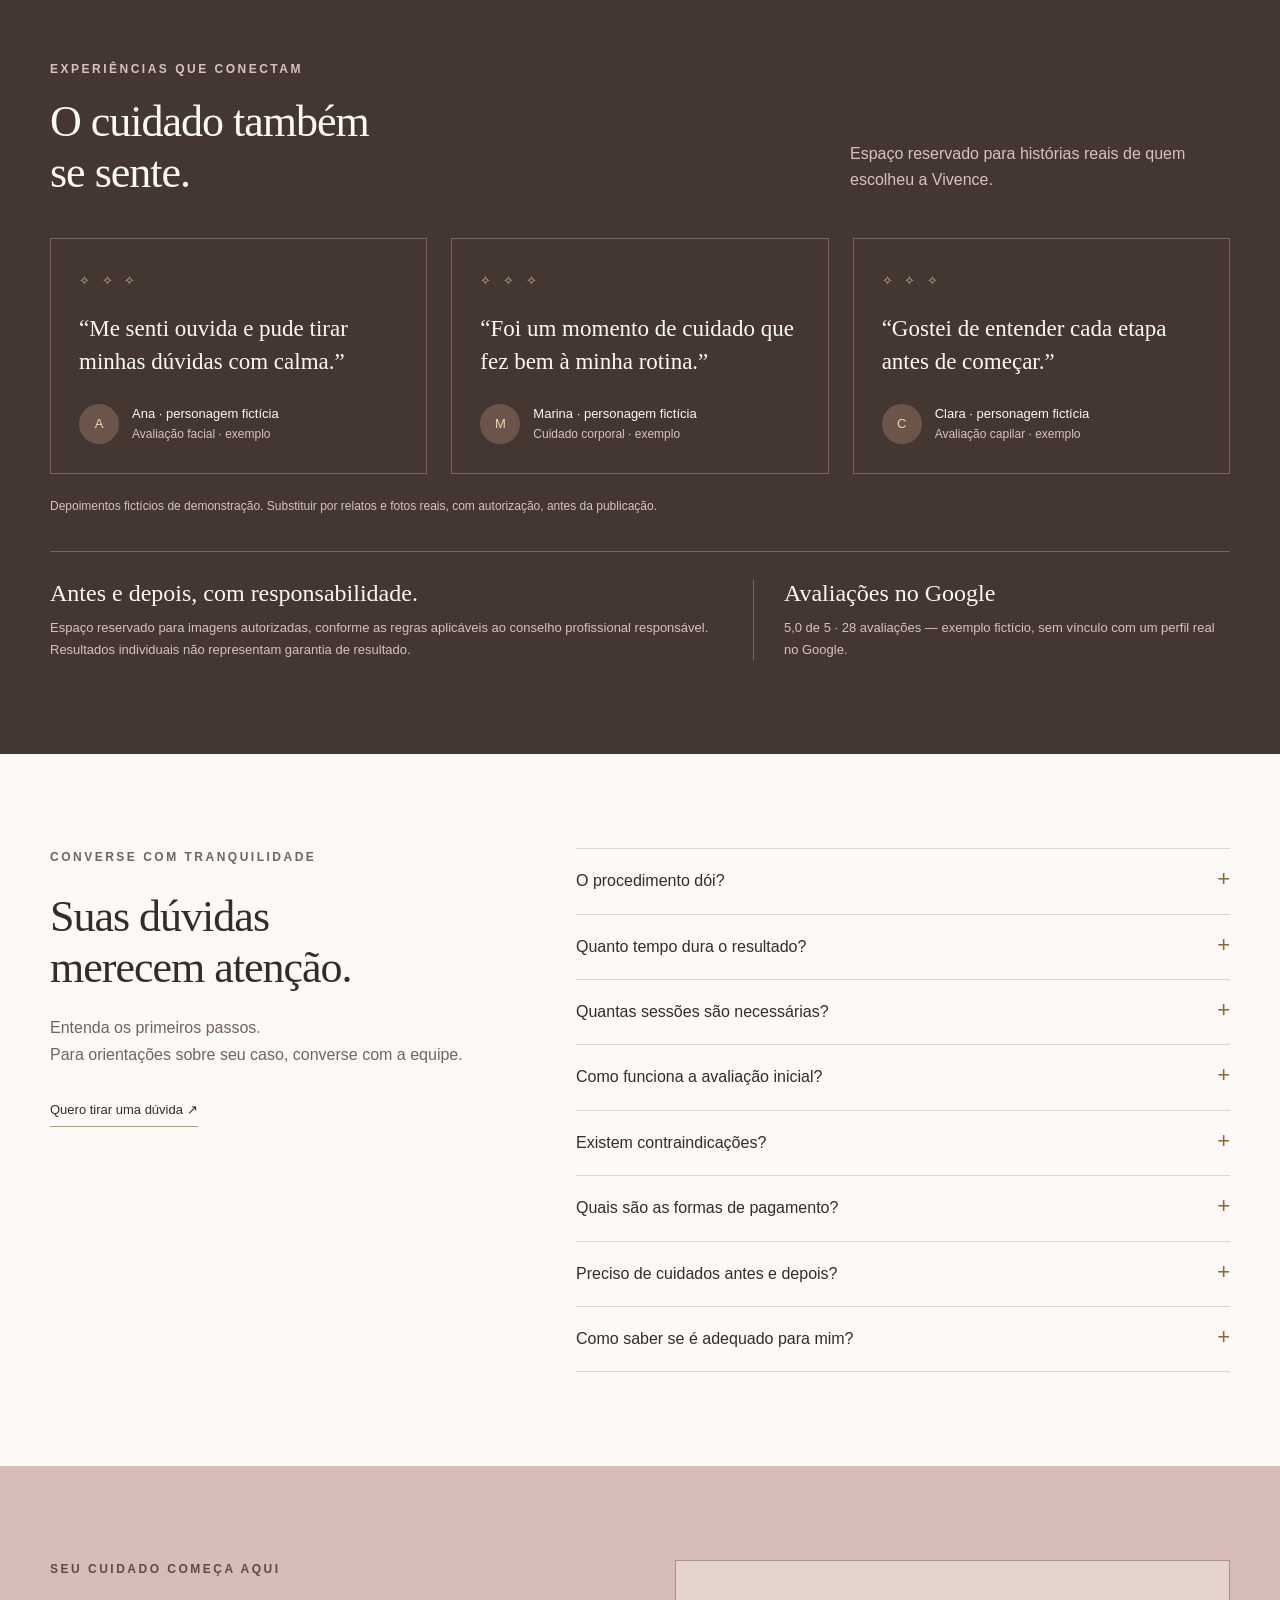
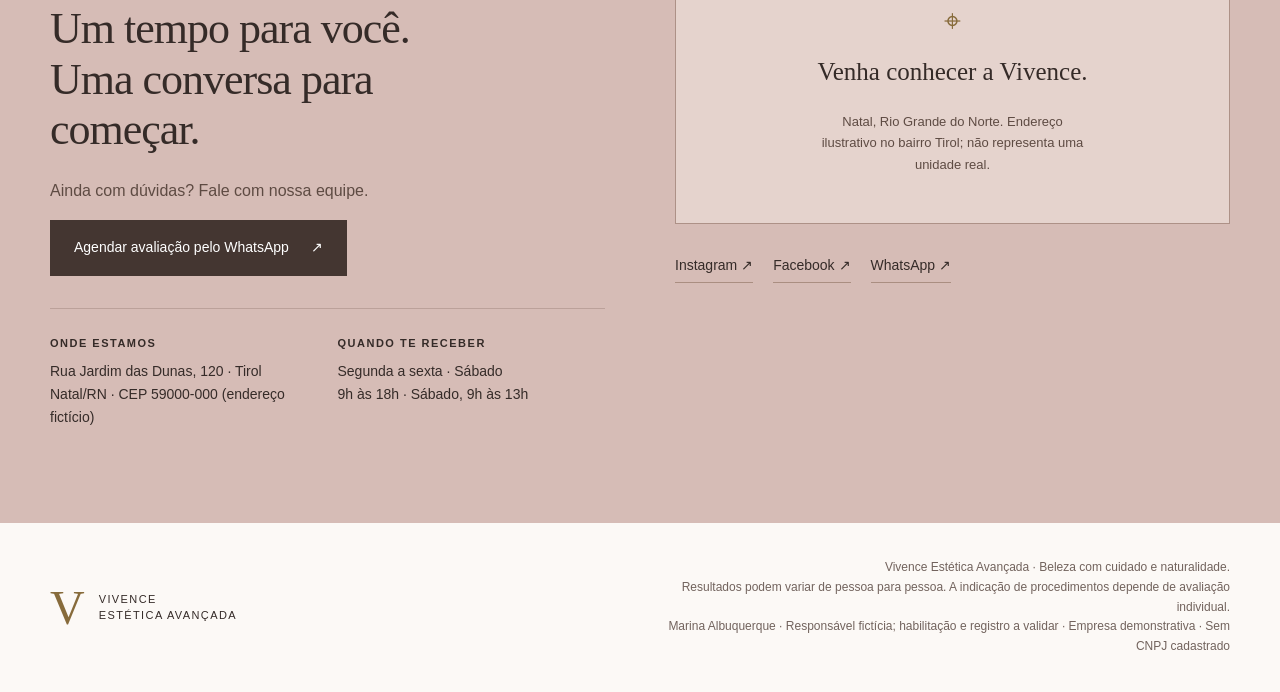
==== commit a0f8f7ae: "Add files via upload" ====
--- a/index.html
+++ b/index.html
@@ -7,9 +7,7 @@
 <link rel="stylesheet" href="assets/css/styles.css">
 </head>
 <body>
-<div class="demo-notice" role="note">Site demonstrativo: profissional, endereço, avaliações e condições comerciais fictícios. Fotografias ilustrativas; não identificam a profissional inventada.</div>
 <a class="skip" href="#inicio">Ir para o conteúdo</a>
-<div class="top">Um olhar cuidadoso para a sua beleza</div>
 <header class="header"><div class="wrap nav"><a class="brand" href="#inicio" aria-label="Vivence Estética Avançada — início"><span class="monogram">V</span><span class="brand-name">Vivence<br>Estética Avançada</span></a><nav class="navlinks" aria-label="Navegação principal"><a href="#tratamentos">Tratamentos</a><a href="#sobre">Sobre nós</a><a href="#duvidas">Dúvidas</a><a class="button" href="#contato">Agendar avaliação <span aria-hidden="true">↗</span></a></nav></div></header>
 <main id="inicio">
 <div class="wrap hero"><div><p class="eyebrow">Vivence Estética Avançada</p><h1>Realce sua beleza.<br>Sinta-se bem em<br><em>ser você.</em></h1><p class="lead">Estética em Natal/RN, com um olhar individual e acolhedor para valorizar o que faz você única.</p><a class="button" href="#contato">Quero cuidar de mim <span aria-hidden="true">↗</span></a><p class="hero-note">Seu primeiro passo: uma conversa sobre você.</p></div><div class="portrait"><img src="assets/images/profissional.webp" alt="Profissional da Vivence Estética Avançada em retrato com traje branco" width="736" height="920"><div class="photo-tag"><small>Beleza com identidade</small>O cuidado começa no olhar.</div></div></div>
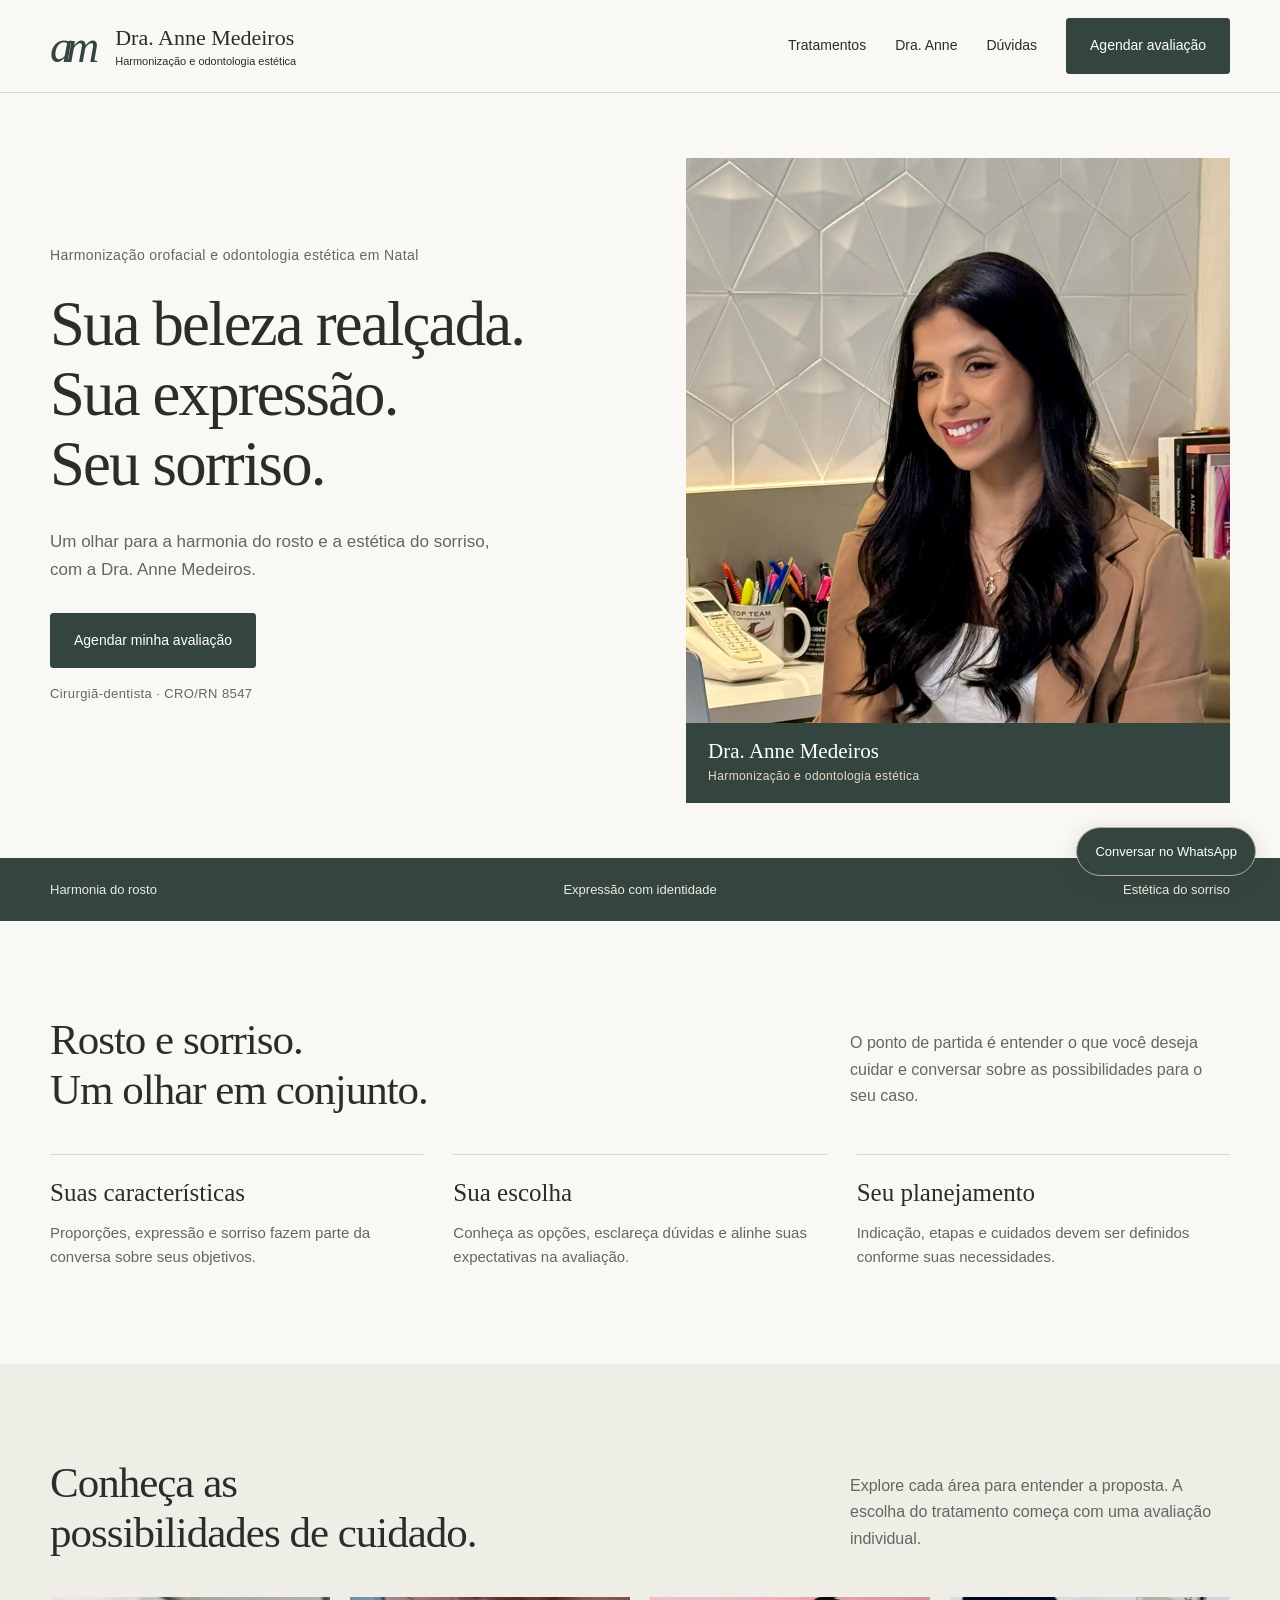
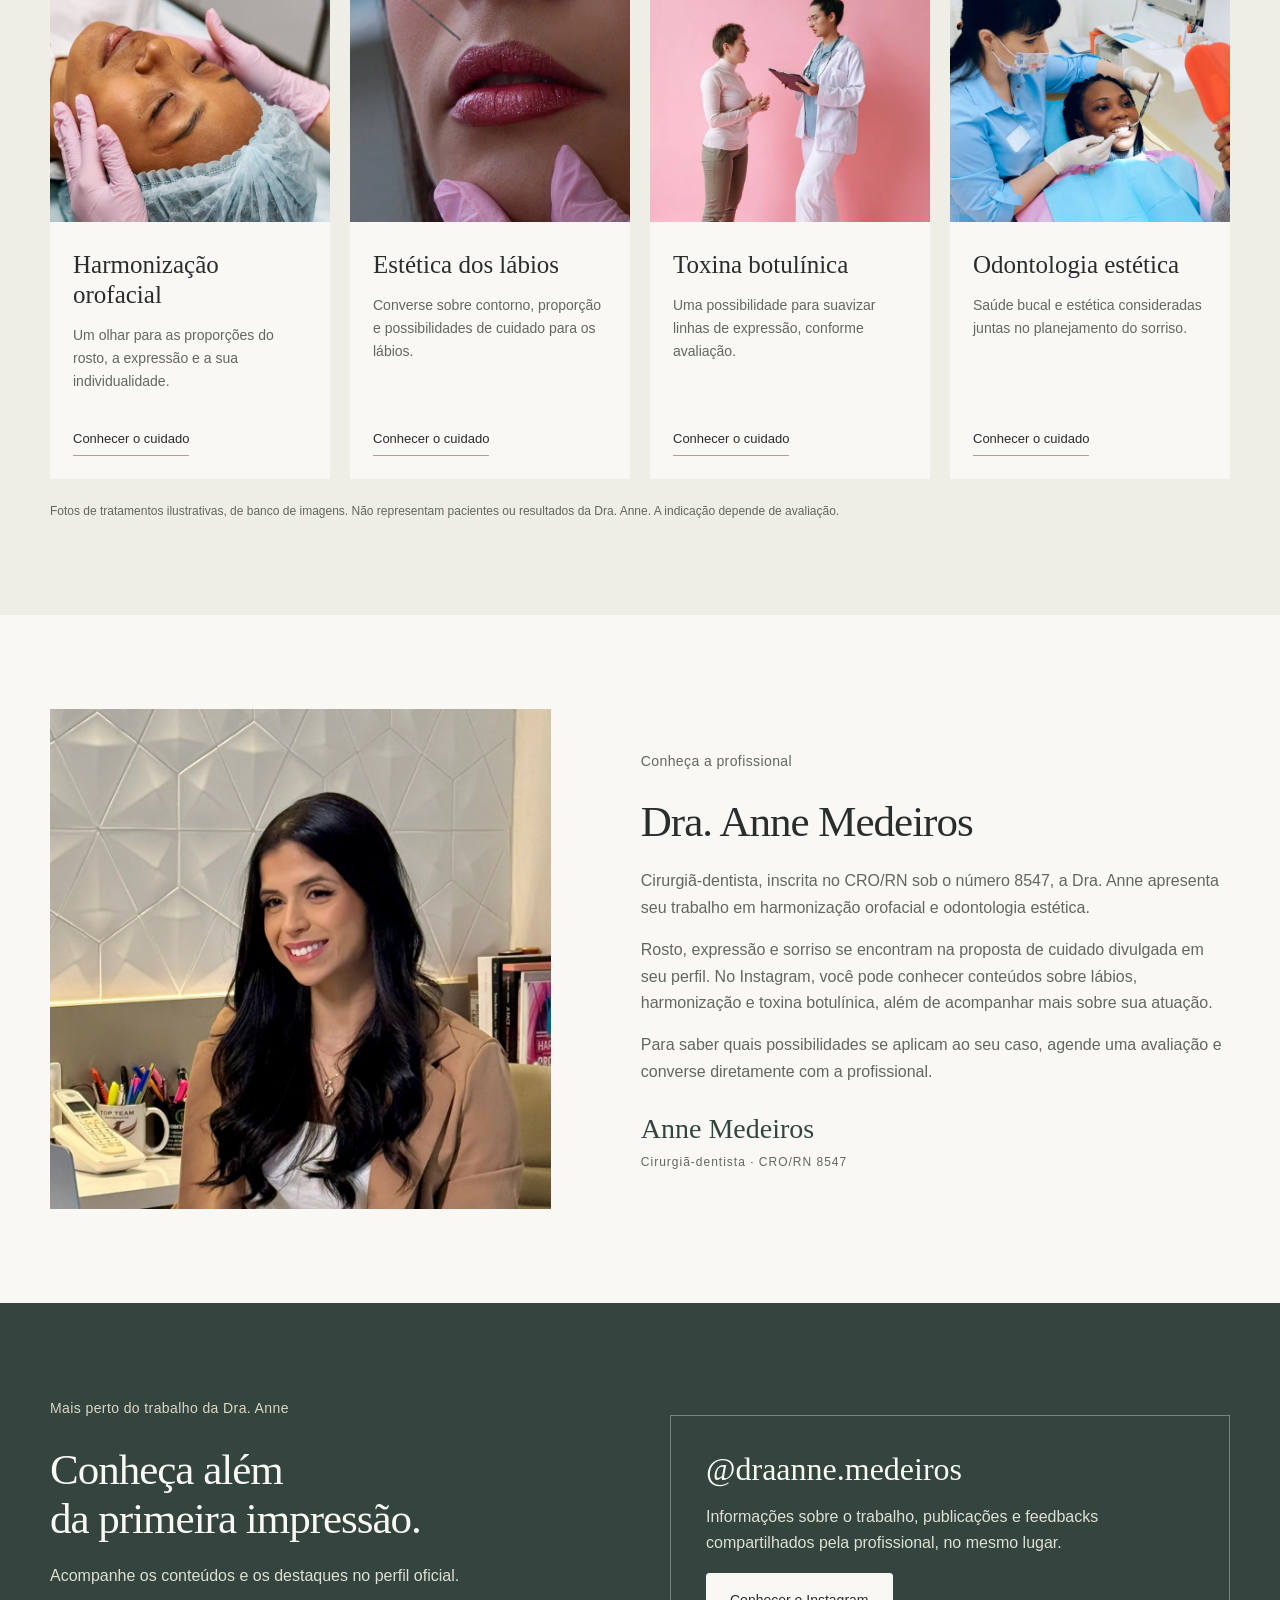
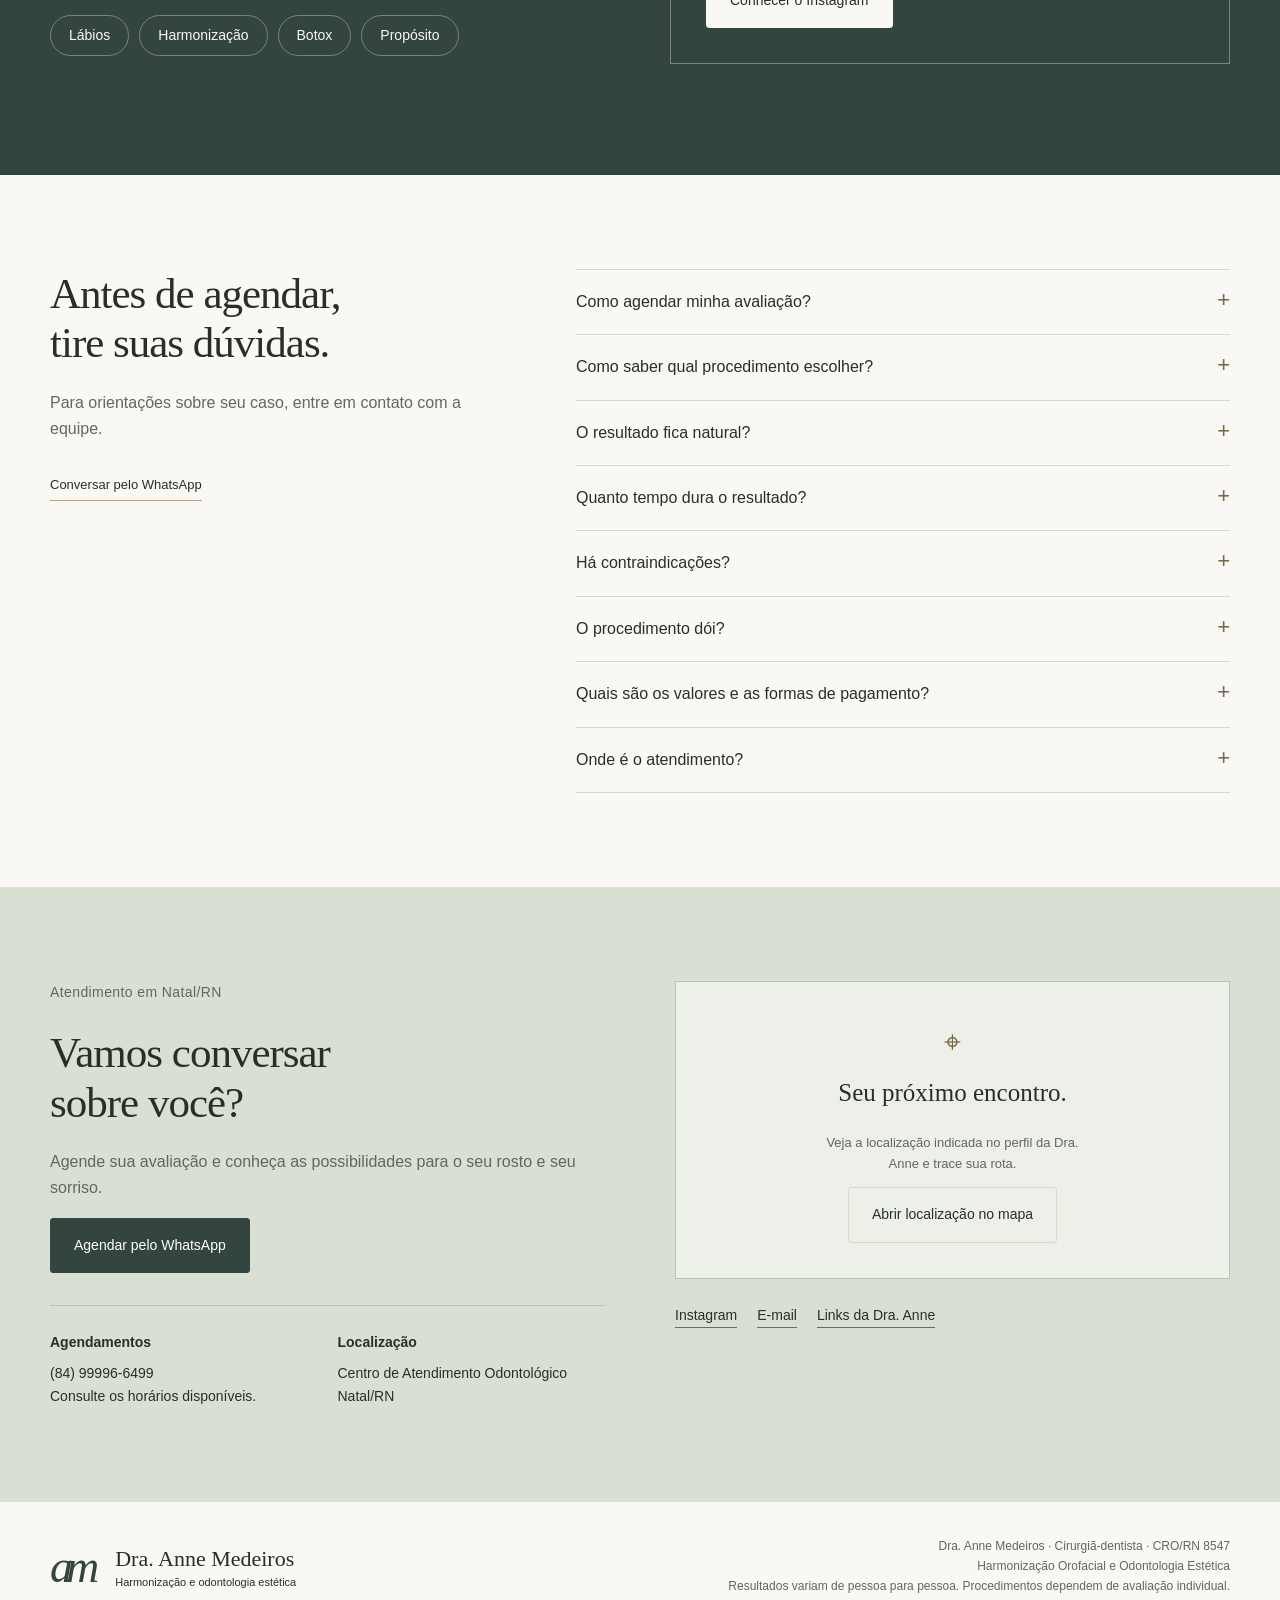
==== commit cbc1222b: "Add files via upload" ====
--- a/index.html
+++ b/index.html
@@ -1,25 +1,13 @@
-<!doctype html>
-<html lang="pt-BR">
-<head>
-<meta charset="utf-8"><meta name="viewport" content="width=device-width, initial-scale=1">
-<title>Vivence Estética Avançada | Beleza com cuidado e naturalidade</title>
-<meta name="description" content="Conheça a Vivence Estética Avançada. Um olhar individual para a sua beleza, com acolhimento e cuidados personalizados.">
-<link rel="stylesheet" href="assets/css/styles.css">
-</head>
-<body>
-<a class="skip" href="#inicio">Ir para o conteúdo</a>
-<header class="header"><div class="wrap nav"><a class="brand" href="#inicio" aria-label="Vivence Estética Avançada — início"><span class="monogram">V</span><span class="brand-name">Vivence<br>Estética Avançada</span></a><nav class="navlinks" aria-label="Navegação principal"><a href="#tratamentos">Tratamentos</a><a href="#sobre">Sobre nós</a><a href="#duvidas">Dúvidas</a><a class="button" href="#contato">Agendar avaliação <span aria-hidden="true">↗</span></a></nav></div></header>
-<main id="inicio">
-<div class="wrap hero"><div><p class="eyebrow">Vivence Estética Avançada</p><h1>Realce sua beleza.<br>Sinta-se bem em<br><em>ser você.</em></h1><p class="lead">Estética em Natal/RN, com um olhar individual e acolhedor para valorizar o que faz você única.</p><a class="button" href="#contato">Quero cuidar de mim <span aria-hidden="true">↗</span></a><p class="hero-note">Seu primeiro passo: uma conversa sobre você.</p></div><div class="portrait"><img src="assets/images/profissional.webp" alt="Profissional da Vivence Estética Avançada em retrato com traje branco" width="736" height="920"><div class="photo-tag"><small>Beleza com identidade</small>O cuidado começa no olhar.</div></div></div>
-<div class="ribbon"><div class="wrap"><span>Sua individualidade</span><span>Escuta e acolhimento</span><span>Beleza natural</span></div></div>
-<section class="section wrap" aria-labelledby="cuidado"><div class="section-intro"><div><p class="eyebrow">A essência do nosso cuidado</p><h2 id="cuidado">Você no centro.<br>Em cada detalhe.</h2></div><p>Mais do que escolher um procedimento, é sobre encontrar um cuidado que faça sentido para você.</p></div><div class="benefits"><article class="benefit"><span class="icon" aria-hidden="true">✧</span><h3>Um olhar individual</h3><p>Suas necessidades e expectativas orientam a conversa sobre o seu plano de cuidados.</p></article><article class="benefit"><span class="icon" aria-hidden="true">♡</span><h3>Escuta que acolhe</h3><p>Espaço para tirar dúvidas, compartilhar desejos e decidir com tranquilidade.</p></article><article class="benefit"><span class="icon" aria-hidden="true">◎</span><h3>Beleza com naturalidade</h3><p>Uma proposta de cuidado que valoriza seus traços e respeita sua individualidade.</p></article><article class="benefit"><span class="icon" aria-hidden="true">☼</span><h3>Clareza em cada etapa</h3><p>Entenda a proposta, os cuidados envolvidos e as expectativas antes de começar.</p></article></div></section>
-<section class="section treatments" id="tratamentos"><div class="wrap"><div class="section-intro"><div><p class="eyebrow">Possibilidades de cuidado</p><h2>Seu momento.<br>Seu plano de beleza.</h2></div><p>O primeiro passo é entender suas necessidades. A indicação de cada procedimento depende de uma avaliação individual.</p></div><div class="tabs" role="tablist" aria-label="Categorias de tratamentos"><button class="tab" id="tab-facial" role="tab" aria-selected="true" aria-controls="panel-facial" data-tab="facial">Facial</button><button class="tab" id="tab-corporal" role="tab" aria-selected="false" aria-controls="panel-corporal" data-tab="corporal" tabindex="-1">Corporal</button><button class="tab" id="tab-capilar" role="tab" aria-selected="false" aria-controls="panel-capilar" data-tab="capilar" tabindex="-1">Capilar</button></div><div id="treatment-panels"></div><p class="note">Fotos ilustrativas de banco de imagens. Clique em um tratamento para saber mais. Portfólio ilustrativo: confirmar os procedimentos oferecidos e as durações com a clínica antes da publicação.</p></div></section>
-<section class="section wrap" id="sobre"><div class="about-grid"><img class="about-img" src="assets/images/profissional.webp" alt="Retrato da responsável pela clínica" loading="lazy" width="736" height="920"><div class="about-copy"><p class="eyebrow">Quem cuida de você</p><h2>Por trás de cada cuidado,<br>uma conexão de verdade.</h2><p>Sou Marina Albuquerque, graduada em Estética e Cosmética, com 8 anos de atuação em estética facial e corporal. Na Vivence Estética Avançada, meu propósito é oferecer um espaço de escuta, onde cada pessoa possa falar sobre seus desejos e receber orientações claras sobre as possibilidades de cuidado.</p><p>Acredito que valorizar a beleza começa por respeitar a individualidade. Por isso, busco compreender sua rotina, suas expectativas e o que faz você se sentir bem. Meu compromisso é construir, junto com você, uma experiência acolhedora, com atenção aos detalhes e respeito ao seu tempo e às suas escolhas.</p><div class="signature">Marina Albuquerque<small>Esteticista e cosmetóloga · Perfil demonstrativo</small></div></div></div></section>
-<section class="section reviews"><div class="wrap"><div class="section-intro"><div><p class="eyebrow">Experiências que conectam</p><h2>O cuidado também<br>se sente.</h2></div><p>Espaço reservado para histórias reais de quem escolheu a Vivence.</p></div><div class="review-grid"><article class="review"><span class="stars" aria-label="Depoimento ilustrativo">✧ ✧ ✧</span><blockquote>“Me senti ouvida e pude tirar minhas dúvidas com calma.”</blockquote><div class="person"><span class="avatar">A</span><div>Ana · personagem fictícia<small>Avaliação facial · exemplo</small></div></div></article><article class="review"><span class="stars" aria-label="Depoimento ilustrativo">✧ ✧ ✧</span><blockquote>“Foi um momento de cuidado que fez bem à minha rotina.”</blockquote><div class="person"><span class="avatar">M</span><div>Marina · personagem fictícia<small>Cuidado corporal · exemplo</small></div></div></article><article class="review"><span class="stars" aria-label="Depoimento ilustrativo">✧ ✧ ✧</span><blockquote>“Gostei de entender cada etapa antes de começar.”</blockquote><div class="person"><span class="avatar">C</span><div>Clara · personagem fictícia<small>Avaliação capilar · exemplo</small></div></div></article></div><p class="note">Depoimentos fictícios de demonstração. Substituir por relatos e fotos reais, com autorização, antes da publicação.</p><div class="results-row"><div><h3>Antes e depois, com responsabilidade.</h3><p>Espaço reservado para imagens autorizadas, conforme as regras aplicáveis ao conselho profissional responsável. Resultados individuais não representam garantia de resultado.</p></div><div class="google"><h3>Avaliações no Google</h3><p>5,0 de 5 · 28 avaliações — exemplo fictício, sem vínculo com um perfil real no Google.</p></div></div></div></section>
-<section class="section wrap" id="duvidas"><div class="faq-grid"><div class="faq-intro"><p class="eyebrow">Converse com tranquilidade</p><h2>Suas dúvidas<br>merecem atenção.</h2><p>Entenda os primeiros passos.<br>Para orientações sobre seu caso, converse com a equipe.</p><a class="text-link" href="#contato">Quero tirar uma dúvida ↗</a></div><div><details><summary>O procedimento dói?</summary><p>A sensação varia conforme o procedimento e a sensibilidade de cada pessoa. Na avaliação, pergunte sobre o desconforto esperado e as medidas de conforto disponíveis.</p></details><details><summary>Quanto tempo dura o resultado?</summary><p>A duração depende do procedimento, das características individuais e dos cuidados posteriores. A expectativa para o seu caso deve ser discutida na avaliação.</p></details><details><summary>Quantas sessões são necessárias?</summary><p>A quantidade é definida após avaliação individual. O plano pode ser ajustado conforme a resposta ao cuidado e os objetivos combinados.</p></details><details><summary>Como funciona a avaliação inicial?</summary><p>É uma conversa sobre seus objetivos, histórico e rotina de cuidados. Confirme com a equipe a duração, o valor e o que levar ao atendimento.</p></details><details><summary>Existem contraindicações?</summary><p>Podem existir, conforme o procedimento e seu histórico. Informe condições de saúde, gestação, alergias e medicamentos para receber uma orientação individual.</p></details><details><summary>Quais são as formas de pagamento?</summary><p>Aceitamos Pix e cartões de débito e crédito. Parcelamento em até 3 vezes sem juros — condições demonstrativas. Consulte a equipe para conhecer os valores e as opções disponíveis.</p></details><details><summary>Preciso de cuidados antes e depois?</summary><p>Os cuidados variam conforme o procedimento. Solicite as orientações específicas ao profissional e esclareça suas dúvidas antes de iniciar.</p></details><details><summary>Como saber se é adequado para mim?</summary><p>A avaliação deve considerar seu histórico, as indicações, os riscos e as alternativas. Peça informações sobre a habilitação do profissional e o procedimento proposto.</p></details></div></div></section>
-<section class="section contact" id="contato"><div class="wrap contact-grid"><div><p class="eyebrow">Seu cuidado começa aqui</p><h2>Um tempo para você.<br>Uma conversa para começar.</h2><p>Ainda com dúvidas? Fale com nossa equipe.</p><a class="button" data-contact href="#contato">Agendar avaliação pelo WhatsApp <span aria-hidden="true">↗</span></a><div class="contact-info"><div><strong>Onde estamos</strong>Rua Jardim das Dunas, 120 · Tirol<br>Natal/RN · CEP 59000-000 (endereço fictício)</div><div><strong>Quando te receber</strong>Segunda a sexta · Sábado<br>9h às 18h · Sábado, 9h às 13h</div></div></div><div><div class="map-placeholder" id="map"><span aria-hidden="true">⌖</span><h3>Venha conhecer a Vivence.</h3><p>Natal, Rio Grande do Norte. Endereço ilustrativo no bairro Tirol; não representa uma unidade real.</p></div><div class="socials" aria-label="Redes sociais"><button data-social="instagram">Instagram ↗</button><button data-social="facebook">Facebook ↗</button><button data-contact>WhatsApp ↗</button></div></div></div></section>
-</main><footer><div class="wrap footer-inner"><a class="brand" href="#inicio" aria-label="Vivence Estética Avançada — início"><span class="monogram">V</span><span class="brand-name">Vivence<br>Estética Avançada</span></a><div class="footer-copy">Vivence Estética Avançada · Beleza com cuidado e naturalidade.<br>Resultados podem variar de pessoa para pessoa. A indicação de procedimentos depende de avaliação individual.<br>Marina Albuquerque · Responsável fictícia; habilitação e registro a validar · Empresa demonstrativa · Sem CNPJ cadastrado</div></div></footer>
-<a class="floating" data-contact href="#contato" aria-label="Conversar pelo WhatsApp"><svg viewBox="0 0 24 24" aria-hidden="true"><path d="M21 11.5a9 9 0 0 1-13.3 7.9L3 21l1.6-4.7A9 9 0 1 1 21 11.5Z"/><path d="M8 7c-.8 1.3.3 3.5 2 5.2s3.9 2.8 5.2 2l1-1.6-2.6-1.2-.8 1c-1.4-.6-2.6-1.8-3.2-3.2l1-.8L9.5 7Z"/></svg></a>
-<dialog id="contact-dialog" aria-labelledby="dialog-title"><h2 id="dialog-title">Contato em breve</h2><p id="dialog-message">Esta é uma demonstração da Vivence em Natal. O agendamento será ativado quando o contato real da clínica for cadastrado.</p><form method="dialog"><button class="button">Entendi</button></form></dialog>
-<dialog id="treatment-dialog" aria-labelledby="treatment-title"><button class="detail-close" type="button" aria-label="Fechar explicação" autofocus>×</button><img class="detail-photo" id="detail-photo" alt=""><div class="detail-body"><p class="eyebrow" id="detail-category"></p><h2 id="treatment-title"></h2><p id="detail-intro"></p><div class="detail-meta"><span>Duração: confirmar na avaliação</span><span>Sessões: definição individual</span></div><div id="detail-sections"></div><p class="detail-credit" id="detail-credit"></p><p class="detail-footnote">Disponibilidade sujeita à confirmação da clínica. Resultados e indicação variam de pessoa para pessoa.</p><button class="button detail-cta" id="detail-contact">Consultar disponibilidade <span aria-hidden="true">↗</span></button></div></dialog>
-<script src="assets/js/main.js" defer></script></body></html>
+<!doctype html><html lang="pt-BR"><head><meta charset="utf-8"><meta name="viewport" content="width=device-width, initial-scale=1"><title>Dra. Anne Medeiros | Harmonização e Odontologia Estética em Natal</title><meta name="description" content="Dra. Anne Medeiros, cirurgiã-dentista, CRO/RN 8547. Harmonização orofacial e odontologia estética em Natal. Agende sua avaliação."><meta name="theme-color" content="#34453f"><link rel="stylesheet" href="assets/css/styles.css"></head><body>
+<a class="skip" href="#inicio">Ir para o conteúdo</a><header class="header"><div class="wrap nav"><a class="brand" href="#inicio" aria-label="Dra. Anne Medeiros — início"><span class="monogram">am</span><span class="brand-name">Dra. Anne Medeiros<small>Harmonização e odontologia estética</small></span></a><nav class="navlinks" aria-label="Navegação principal"><a href="#tratamentos">Tratamentos</a><a href="#sobre">Dra. Anne</a><a href="#duvidas">Dúvidas</a><a class="button" href="https://wa.me/5584999966499?text=Ol%C3%A1%2C%20Dra.%20Anne!%20Gostaria%20de%20agendar%20uma%20avalia%C3%A7%C3%A3o." target="_blank" rel="noopener">Agendar avaliação</a></nav></div></header>
+<main id="inicio"><div class="wrap hero"><div><p class="eyebrow">Harmonização orofacial e odontologia estética em Natal</p><h1>Sua beleza realçada.<br>Sua expressão.<br>Seu sorriso.</h1><p class="lead">Um olhar para a harmonia do rosto e a estética do sorriso, com a Dra. Anne Medeiros.</p><a class="button" href="https://wa.me/5584999966499?text=Ol%C3%A1%2C%20Dra.%20Anne!%20Gostaria%20de%20agendar%20uma%20avalia%C3%A7%C3%A3o." target="_blank" rel="noopener">Agendar minha avaliação</a><p class="hero-note">Cirurgiã-dentista · CRO/RN 8547</p></div><div class="portrait"><img src="assets/images/anne-medeiros.webp" alt="Dra. Anne Medeiros, em foto disponibilizada no seu perfil público" width="1100" height="1100" fetchpriority="high"><div class="photo-tag">Dra. Anne Medeiros<small>Harmonização e odontologia estética</small></div></div></div>
+<div class="ribbon"><div class="wrap"><span>Harmonia do rosto</span><span>Expressão com identidade</span><span>Estética do sorriso</span></div></div>
+<section class="section wrap" aria-labelledby="cuidado"><div class="section-intro"><div><h2 id="cuidado">Rosto e sorriso.<br>Um olhar em conjunto.</h2></div><p>O ponto de partida é entender o que você deseja cuidar e conversar sobre as possibilidades para o seu caso.</p></div><div class="benefits"><article class="benefit"><h3>Suas características</h3><p>Proporções, expressão e sorriso fazem parte da conversa sobre seus objetivos.</p></article><article class="benefit"><h3>Sua escolha</h3><p>Conheça as opções, esclareça dúvidas e alinhe suas expectativas na avaliação.</p></article><article class="benefit"><h3>Seu planejamento</h3><p>Indicação, etapas e cuidados devem ser definidos conforme suas necessidades.</p></article></div></section>
+<section class="section treatments" id="tratamentos"><div class="wrap"><div class="section-intro"><div><h2>Conheça as<br>possibilidades de cuidado.</h2></div><p>Explore cada área para entender a proposta. A escolha do tratamento começa com uma avaliação individual.</p></div><div class="cards"><article class="treatment"><img class="treatment-photo" src="assets/images/avaliacao.webp" alt="Imagem ilustrativa de avaliação facial" loading="lazy" width="750" height="750"><div class="treatment-content"><h3><button class="treatment-open" data-treatment="0" aria-haspopup="dialog" aria-controls="treatment-dialog">Harmonização orofacial</button></h3><p>Um olhar para as proporções do rosto, a expressão e a sua individualidade.</p><span class="text-link" aria-hidden="true">Conhecer o cuidado</span></div></article><article class="treatment"><img class="treatment-photo" src="assets/images/labios.webp" alt="Imagem ilustrativa de procedimento estético nos lábios" loading="lazy" width="750" height="750"><div class="treatment-content"><h3><button class="treatment-open" data-treatment="1" aria-haspopup="dialog" aria-controls="treatment-dialog">Estética dos lábios</button></h3><p>Converse sobre contorno, proporção e possibilidades de cuidado para os lábios.</p><span class="text-link" aria-hidden="true">Conhecer o cuidado</span></div></article><article class="treatment"><img class="treatment-photo" src="assets/images/expressao.webp" alt="Imagem ilustrativa de consulta antes de um procedimento" loading="lazy" width="750" height="750"><div class="treatment-content"><h3><button class="treatment-open" data-treatment="2" aria-haspopup="dialog" aria-controls="treatment-dialog">Toxina botulínica</button></h3><p>Uma possibilidade para suavizar linhas de expressão, conforme avaliação.</p><span class="text-link" aria-hidden="true">Conhecer o cuidado</span></div></article><article class="treatment"><img class="treatment-photo" src="assets/images/sorriso.webp" alt="Imagem ilustrativa de atendimento odontológico" loading="lazy" width="750" height="750"><div class="treatment-content"><h3><button class="treatment-open" data-treatment="3" aria-haspopup="dialog" aria-controls="treatment-dialog">Odontologia estética</button></h3><p>Saúde bucal e estética consideradas juntas no planejamento do sorriso.</p><span class="text-link" aria-hidden="true">Conhecer o cuidado</span></div></article></div><p class="note">Fotos de tratamentos ilustrativas, de banco de imagens. Não representam pacientes ou resultados da Dra. Anne. A indicação depende de avaliação.</p></div></section>
+<section class="section wrap" id="sobre"><div class="about-grid"><img class="about-img" src="assets/images/anne-medeiros.webp" alt="Dra. Anne Medeiros" width="1100" height="1100" loading="lazy"><div class="about-copy"><p class="eyebrow">Conheça a profissional</p><h2>Dra. Anne Medeiros</h2><p>Cirurgiã-dentista, inscrita no CRO/RN sob o número 8547, a Dra. Anne apresenta seu trabalho em harmonização orofacial e odontologia estética.</p><p>Rosto, expressão e sorriso se encontram na proposta de cuidado divulgada em seu perfil. No Instagram, você pode conhecer conteúdos sobre lábios, harmonização e toxina botulínica, além de acompanhar mais sobre sua atuação.</p><p>Para saber quais possibilidades se aplicam ao seu caso, agende uma avaliação e converse diretamente com a profissional.</p><div class="signature">Anne Medeiros<small>Cirurgiã-dentista · CRO/RN 8547</small></div></div></div></section>
+<section class="section reviews"><div class="wrap social-feature"><div><p class="eyebrow">Mais perto do trabalho da Dra. Anne</p><h2>Conheça além<br>da primeira impressão.</h2><p>Acompanhe os conteúdos e os destaques no perfil oficial.</p><div class="topics"><span>Lábios</span><span>Harmonização</span><span>Botox</span><span>Propósito</span></div></div><div class="social-callout"><h3>@draanne.medeiros</h3><p>Informações sobre o trabalho, publicações e feedbacks compartilhados pela profissional, no mesmo lugar.</p><a class="button light" href="https://www.instagram.com/draanne.medeiros/" target="_blank" rel="noopener">Conhecer o Instagram</a></div></div></section>
+<section class="section wrap" id="duvidas"><div class="faq-grid"><div class="faq-intro"><h2>Antes de agendar,<br>tire suas dúvidas.</h2><p>Para orientações sobre seu caso, entre em contato com a equipe.</p><a class="text-link" href="https://wa.me/5584999966499?text=Ol%C3%A1%2C%20Dra.%20Anne!%20Gostaria%20de%20agendar%20uma%20avalia%C3%A7%C3%A3o." target="_blank" rel="noopener">Conversar pelo WhatsApp</a></div><div><details><summary>Como agendar minha avaliação?</summary><p>Entre em contato pelo WhatsApp de agendamento. Informe seu interesse e consulte os horários disponíveis.</p></details><details><summary>Como saber qual procedimento escolher?</summary><p>A avaliação é o primeiro passo. Conte o que gostaria de cuidar e tire dúvidas sobre as possibilidades, os riscos e as alternativas para o seu caso.</p></details><details><summary>O resultado fica natural?</summary><p>As expectativas e as características do seu rosto devem orientar o planejamento. A resposta é individual; nenhum procedimento oferece garantia de resultado.</p></details><details><summary>Quanto tempo dura o resultado?</summary><p>Depende do procedimento e da resposta individual. A duração esperada e o acompanhamento são discutidos na consulta.</p></details><details><summary>Há contraindicações?</summary><p>Pode haver, conforme o procedimento. Informe condições de saúde, gestação, alergias, medicamentos e tratamentos anteriores.</p></details><details><summary>O procedimento dói?</summary><p>A sensibilidade e o desconforto variam. Pergunte na avaliação sobre a experiência esperada e as medidas de conforto adequadas.</p></details><details><summary>Quais são os valores e as formas de pagamento?</summary><p>Consulte pelo WhatsApp. O orçamento depende da avaliação e do plano proposto para você.</p></details><details><summary>Onde é o atendimento?</summary><p>O link de localização do perfil direciona ao Centro de Atendimento Odontológico, em Natal/RN. Confirme com a equipe os detalhes para sua visita.</p></details></div></div></section>
+<section class="section contact" id="contato"><div class="wrap contact-grid"><div><p class="eyebrow">Atendimento em Natal/RN</p><h2>Vamos conversar<br>sobre você?</h2><p>Agende sua avaliação e conheça as possibilidades para o seu rosto e seu sorriso.</p><a class="button" href="https://wa.me/5584999966499?text=Ol%C3%A1%2C%20Dra.%20Anne!%20Gostaria%20de%20agendar%20uma%20avalia%C3%A7%C3%A3o." target="_blank" rel="noopener">Agendar pelo WhatsApp</a><div class="contact-info"><div><strong>Agendamentos</strong><a href="https://wa.me/5584999966499?text=Ol%C3%A1%2C%20Dra.%20Anne!%20Gostaria%20de%20agendar%20uma%20avalia%C3%A7%C3%A3o." target="_blank" rel="noopener">(84) 99996-6499</a><br>Consulte os horários disponíveis.</div><div><strong>Localização</strong>Centro de Atendimento Odontológico<br>Natal/RN</div></div></div><div><div class="map-placeholder"><span aria-hidden="true">⌖</span><h3>Seu próximo encontro.</h3><p>Veja a localização indicada no perfil da Dra. Anne e trace sua rota.</p><a class="button outline" href="https://maps.app.goo.gl/2RA3DHeP1TC1REbQ9" target="_blank" rel="noopener">Abrir localização no mapa</a></div><div class="socials"><a href="https://www.instagram.com/draanne.medeiros/" target="_blank" rel="noopener">Instagram</a><a href="mailto:draannefmedeiros@gmail.com">E-mail</a><a href="https://bio.site/draannemedeiros" target="_blank" rel="noopener">Links da Dra. Anne</a></div></div></div></section>
+</main><footer><div class="wrap footer-inner"><a class="brand" href="#inicio"><span class="monogram">am</span><span class="brand-name">Dra. Anne Medeiros<small>Harmonização e odontologia estética</small></span></a><div class="footer-copy">Dra. Anne Medeiros · Cirurgiã-dentista · CRO/RN 8547<br>Harmonização Orofacial e Odontologia Estética<br>Resultados variam de pessoa para pessoa. Procedimentos dependem de avaliação individual.</div></div></footer>
+<a class="floating" href="https://wa.me/5584999966499?text=Ol%C3%A1%2C%20Dra.%20Anne!%20Gostaria%20de%20agendar%20uma%20avalia%C3%A7%C3%A3o." target="_blank" rel="noopener" aria-label="Agendar avaliação pelo WhatsApp">Conversar no WhatsApp</a>
+<dialog id="treatment-dialog" aria-labelledby="treatment-title"><button class="detail-close" aria-label="Fechar explicação" autofocus>×</button><img class="detail-photo" id="detail-photo" alt=""><div class="detail-body"><p class="eyebrow" id="detail-category"></p><h2 id="treatment-title"></h2><p id="detail-intro"></p><div class="detail-meta"><span>Indicação e duração definidas na avaliação</span></div><div id="detail-sections"></div><p class="detail-credit" id="detail-credit"></p><p class="detail-footnote">Informações gerais. A proposta para o seu caso deve ser discutida com a profissional.</p><a class="button detail-cta" href="https://wa.me/5584999966499?text=Ol%C3%A1%2C%20Dra.%20Anne!%20Gostaria%20de%20agendar%20uma%20avalia%C3%A7%C3%A3o." target="_blank" rel="noopener">Agendar minha avaliação</a></div></dialog><script src="assets/js/main.js" defer></script></body></html>
--- a/assets/css/styles.css
+++ b/assets/css/styles.css
@@ -8,3 +8,8 @@
 
 .monogram{letter-spacing:0;padding-right:0}.brand-name{letter-spacing:1.4px}.footer-inner>.brand{flex-shrink:0}@media(max-width:650px){.brand-name{font-size:9px;letter-spacing:.7px}.footer-inner>.brand .monogram{font-size:32px}.footer-inner>.brand{gap:8px}}
 .demo-notice{background:#443631;color:#fff;padding:9px 22px;text-align:center;font-size:12px;line-height:1.5}
+
+/* Identidade Anne Medeiros */
+:root{--paper:#f9f8f5;--rose:#c6b69d;--ink:#292e2b;--muted:#62675f;--gold:#75694c;--line:#d8d8cd;--dark:#34453f;--serif:'Palatino Linotype','Book Antiqua',Palatino,serif}
+body{font-family:'Segoe UI',Arial,sans-serif}.header{background:#f9f8f5f5}.brand{gap:15px}.monogram{font:italic 46px var(--serif);letter-spacing:-7px;color:var(--dark);padding-right:8px}.brand-name{font:22px var(--serif);text-transform:none;letter-spacing:0;line-height:1.15}.brand-name small{display:block;font:11px 'Segoe UI',sans-serif;margin-top:5px}.eyebrow{text-transform:none;letter-spacing:.4px;font-size:14px;font-weight:400;color:var(--muted)}.hero{grid-template-columns:1.05fr 1fr;gap:65px;padding:65px 0 55px}.hero h1{font-size:clamp(42px,4.9vw,66px);letter-spacing:-1.8px;line-height:1.12}.hero .lead{max-width:470px}.hero-note{font-size:13px}.portrait{padding:0;background:#d8d1c1}.portrait:after{display:none}.portrait img{height:565px;border-radius:0;object-fit:cover;object-position:50% 35%}.photo-tag{position:static;border:0;background:var(--dark);color:white;padding:16px 22px;font:21px var(--serif)}.photo-tag small{color:#e4dbc8;text-transform:none;font-size:12px;letter-spacing:.4px;margin-top:5px}.hero .eyebrow{margin-bottom:22px}.ribbon{background:var(--dark);color:#eeeade;border:none}.ribbon .wrap{font-size:13px;letter-spacing:0;text-transform:none}.ribbon span:before{display:none}.benefits{grid-template-columns:repeat(3,1fr)}.benefit{padding-top:22px}.benefit h3{font-size:25px}.benefit p{font-size:15px}.treatments{background:#eeeee7}.cards{grid-template-columns:repeat(4,1fr)}.treatment-photo{height:225px}.treatment-content{padding:23px}.treatment h3{font-size:25px;margin-top:5px}.treatment p{font-size:14px}.treatment:hover{transform:none;box-shadow:0 7px 22px #34453f14}.treatment .duration{font-size:12px}.treatment-open{font-family:var(--serif)}.section h2{font-size:43px}.about-img{height:500px;object-fit:cover;object-position:center}.signature{font-style:normal;color:var(--dark)}.social-feature{display:grid;grid-template-columns:1fr 1fr;gap:60px;align-items:center}.social-feature h2{margin-bottom:20px}.social-feature p{color:#dfdfd4}.topics{display:flex;flex-wrap:wrap;gap:10px;margin:25px 0}.topics span{border:1px solid #78857a;border-radius:30px;padding:8px 18px;font-size:14px}.social-callout{padding:35px;border:1px solid #78857a}.social-callout h3{font:32px var(--serif);margin:0 0 14px}.social-callout p{font-size:16px}.contact{background:#d9dfd3}.contact p{color:var(--muted)}.map-placeholder{background:#edf0e8;border-color:#b9c2b3;min-height:260px}.contact-info{border-color:#b9c2b3}.contact-info strong{letter-spacing:0;text-transform:none;font-size:14px}.socials a{border-bottom:1px solid var(--gold)}.detail-close{font-family:Arial,sans-serif}.detail-meta{font-size:13px}.button{border-radius:3px}.floating{font-size:13px;width:auto;height:auto;padding:13px 18px;border-radius:30px;gap:9px;display:flex}.photo-disclosure{font-size:12px}.footer-copy{max-width:560px}.social-feature .eyebrow{color:#ddd6c5}.treatment .text-link{margin-top:auto;padding-top:15px}dialog .detail-photo{object-position:center}
+@media(max-width:1000px){.cards{grid-template-columns:repeat(2,1fr)}.hero{gap:35px}.portrait img{height:520px}.brand-name{font-size:19px}.navlinks{gap:18px}}@media(max-width:650px){.hero{grid-template-columns:1fr;padding-top:35px;gap:30px}.hero h1{font-size:45px}.portrait img{height:440px}.portrait{max-width:100%}.photo-tag{font-size:20px}.brand-name{font-size:17px;letter-spacing:0}.brand-name small{font-size:9px;max-width:170px}.monogram{font-size:36px}.navlinks{font-size:12px}.navlinks a:first-child{display:none}.navlinks a:last-child{display:inline-flex;font-size:12px;padding:9px 12px}.cards{grid-template-columns:1fr}.treatment-photo{height:260px}.benefits,.social-feature{grid-template-columns:1fr}.section h2{font-size:35px}.social-feature{gap:25px}.social-callout{padding:25px}.footer-inner{flex-direction:column;gap:20px}.footer-copy{padding-right:0}.floating{padding:12px 16px;font-size:12px}.ribbon .wrap{font-size:12px}.about-img{height:400px}.section-intro p{font-size:15px}}
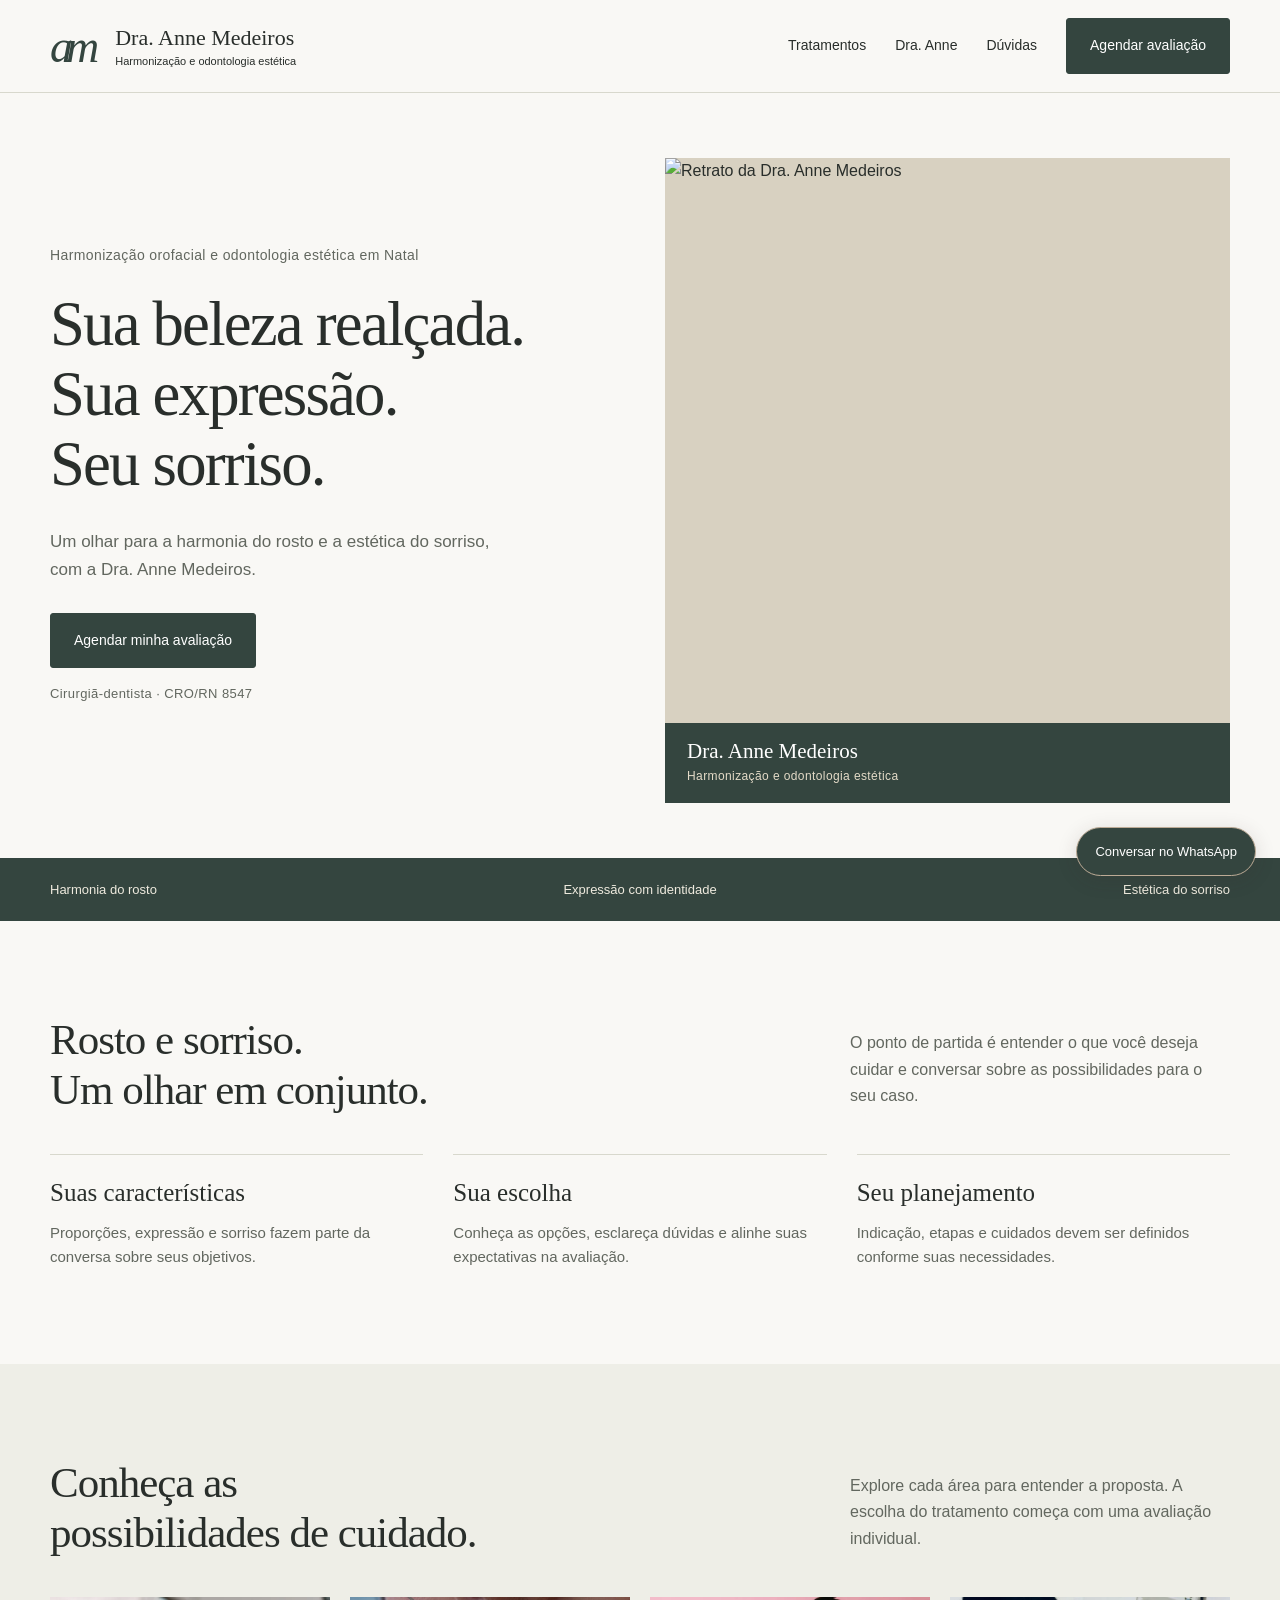
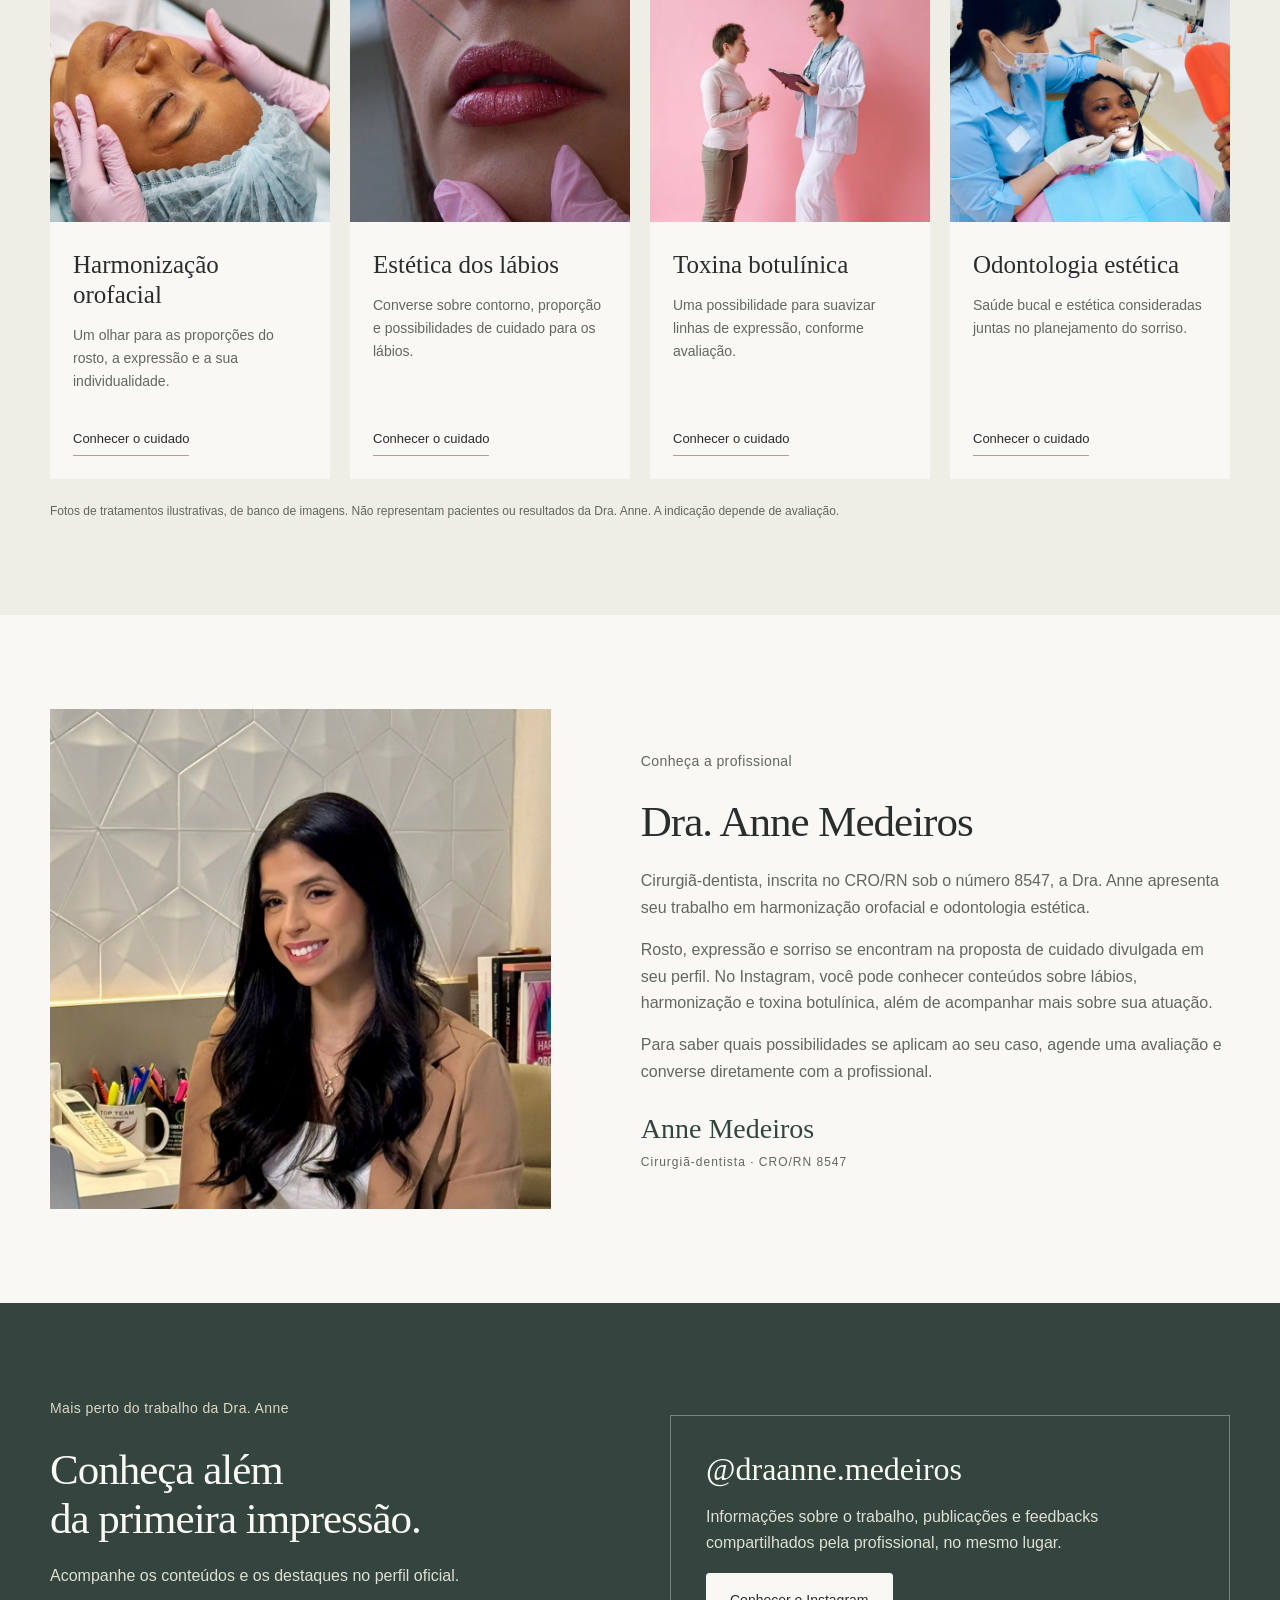
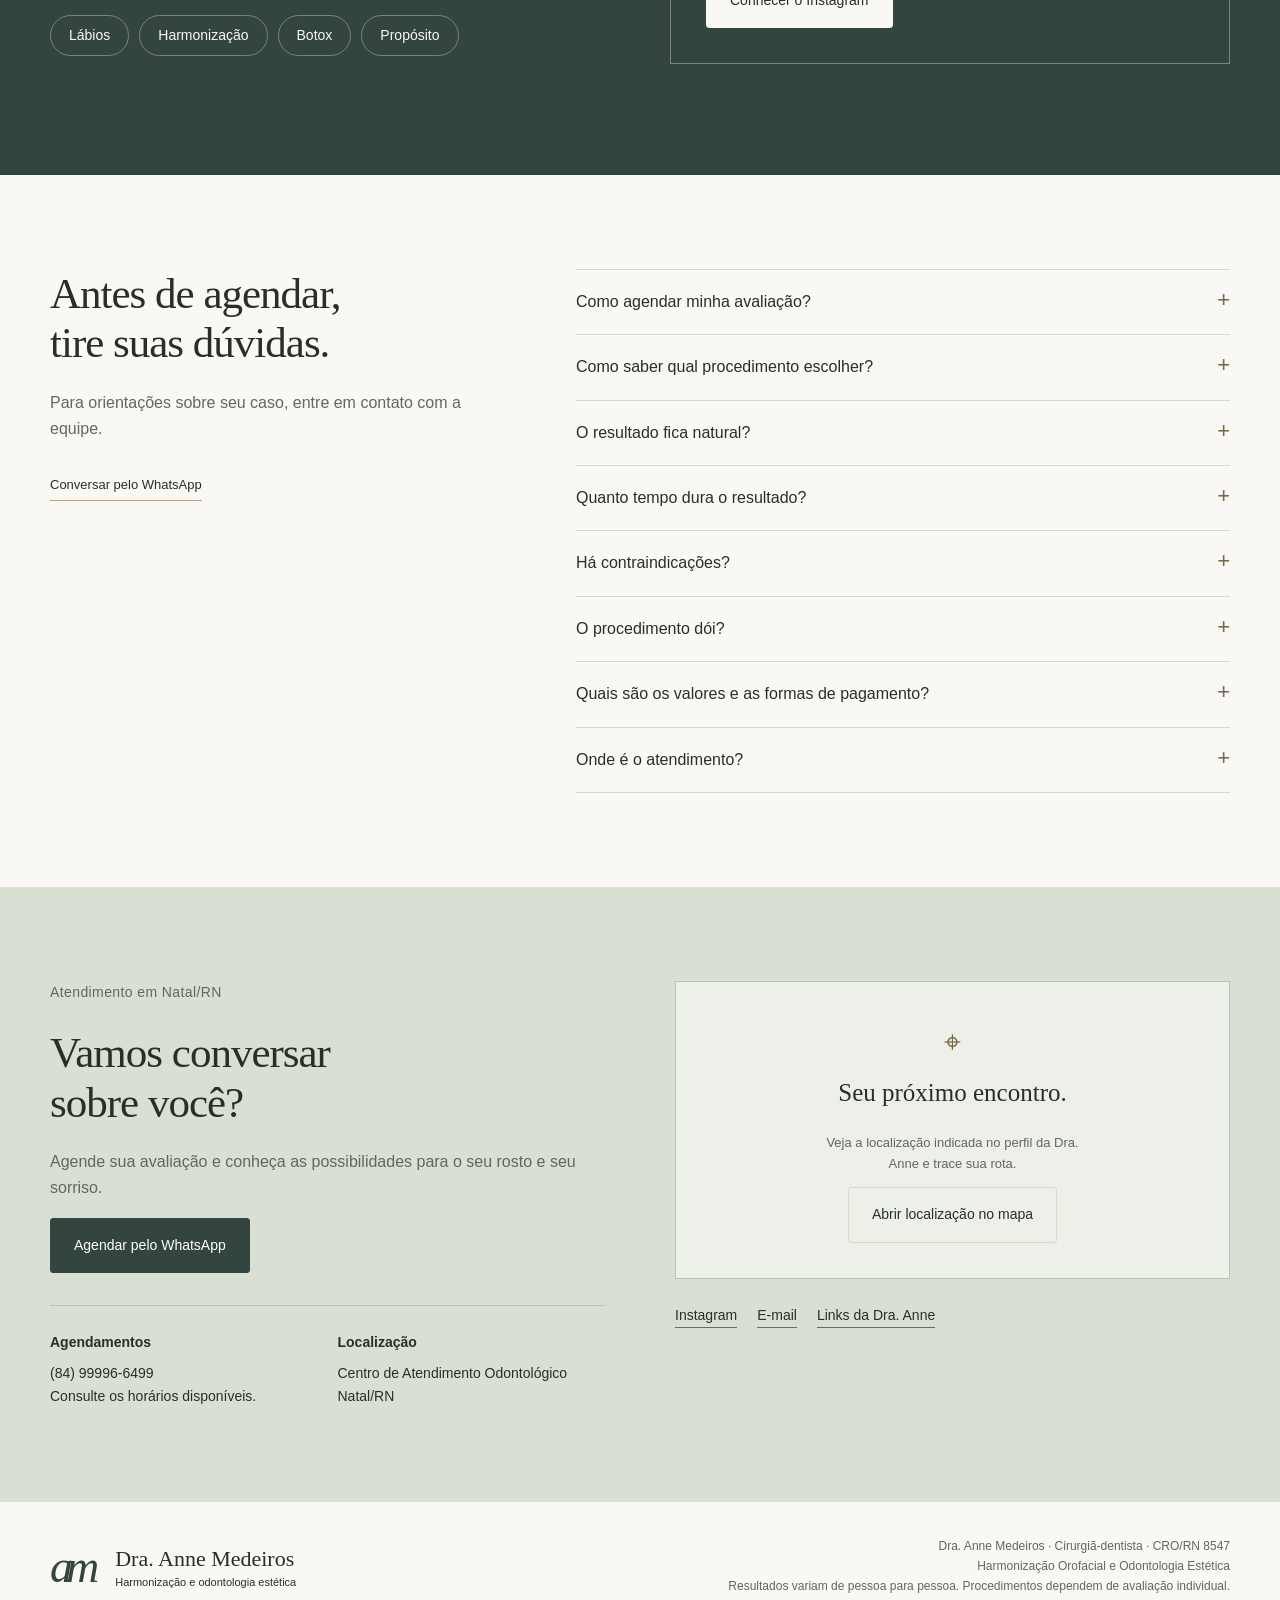
==== commit 0dfa54e3: "Add files via upload" ====
--- a/index.html
+++ b/index.html
@@ -1,6 +1,6 @@
 <!doctype html><html lang="pt-BR"><head><meta charset="utf-8"><meta name="viewport" content="width=device-width, initial-scale=1"><title>Dra. Anne Medeiros | Harmonização e Odontologia Estética em Natal</title><meta name="description" content="Dra. Anne Medeiros, cirurgiã-dentista, CRO/RN 8547. Harmonização orofacial e odontologia estética em Natal. Agende sua avaliação."><meta name="theme-color" content="#34453f"><link rel="stylesheet" href="assets/css/styles.css"></head><body>
 <a class="skip" href="#inicio">Ir para o conteúdo</a><header class="header"><div class="wrap nav"><a class="brand" href="#inicio" aria-label="Dra. Anne Medeiros — início"><span class="monogram">am</span><span class="brand-name">Dra. Anne Medeiros<small>Harmonização e odontologia estética</small></span></a><nav class="navlinks" aria-label="Navegação principal"><a href="#tratamentos">Tratamentos</a><a href="#sobre">Dra. Anne</a><a href="#duvidas">Dúvidas</a><a class="button" href="https://wa.me/5584999966499?text=Ol%C3%A1%2C%20Dra.%20Anne!%20Gostaria%20de%20agendar%20uma%20avalia%C3%A7%C3%A3o." target="_blank" rel="noopener">Agendar avaliação</a></nav></div></header>
-<main id="inicio"><div class="wrap hero"><div><p class="eyebrow">Harmonização orofacial e odontologia estética em Natal</p><h1>Sua beleza realçada.<br>Sua expressão.<br>Seu sorriso.</h1><p class="lead">Um olhar para a harmonia do rosto e a estética do sorriso, com a Dra. Anne Medeiros.</p><a class="button" href="https://wa.me/5584999966499?text=Ol%C3%A1%2C%20Dra.%20Anne!%20Gostaria%20de%20agendar%20uma%20avalia%C3%A7%C3%A3o." target="_blank" rel="noopener">Agendar minha avaliação</a><p class="hero-note">Cirurgiã-dentista · CRO/RN 8547</p></div><div class="portrait"><img src="assets/images/anne-medeiros.webp" alt="Dra. Anne Medeiros, em foto disponibilizada no seu perfil público" width="1100" height="1100" fetchpriority="high"><div class="photo-tag">Dra. Anne Medeiros<small>Harmonização e odontologia estética</small></div></div></div>
+<main id="inicio"><div class="wrap hero"><div><p class="eyebrow">Harmonização orofacial e odontologia estética em Natal</p><h1>Sua beleza realçada.<br>Sua expressão.<br>Seu sorriso.</h1><p class="lead">Um olhar para a harmonia do rosto e a estética do sorriso, com a Dra. Anne Medeiros.</p><a class="button" href="https://wa.me/5584999966499?text=Ol%C3%A1%2C%20Dra.%20Anne!%20Gostaria%20de%20agendar%20uma%20avalia%C3%A7%C3%A3o." target="_blank" rel="noopener">Agendar minha avaliação</a><p class="hero-note">Cirurgiã-dentista · CRO/RN 8547</p></div><div class="portrait"><img src="assets/images/anne-hero.webp" alt="Retrato da Dra. Anne Medeiros" width="1080" height="1080" fetchpriority="high"><div class="photo-tag">Dra. Anne Medeiros<small>Harmonização e odontologia estética</small></div></div></div>
 <div class="ribbon"><div class="wrap"><span>Harmonia do rosto</span><span>Expressão com identidade</span><span>Estética do sorriso</span></div></div>
 <section class="section wrap" aria-labelledby="cuidado"><div class="section-intro"><div><h2 id="cuidado">Rosto e sorriso.<br>Um olhar em conjunto.</h2></div><p>O ponto de partida é entender o que você deseja cuidar e conversar sobre as possibilidades para o seu caso.</p></div><div class="benefits"><article class="benefit"><h3>Suas características</h3><p>Proporções, expressão e sorriso fazem parte da conversa sobre seus objetivos.</p></article><article class="benefit"><h3>Sua escolha</h3><p>Conheça as opções, esclareça dúvidas e alinhe suas expectativas na avaliação.</p></article><article class="benefit"><h3>Seu planejamento</h3><p>Indicação, etapas e cuidados devem ser definidos conforme suas necessidades.</p></article></div></section>
 <section class="section treatments" id="tratamentos"><div class="wrap"><div class="section-intro"><div><h2>Conheça as<br>possibilidades de cuidado.</h2></div><p>Explore cada área para entender a proposta. A escolha do tratamento começa com uma avaliação individual.</p></div><div class="cards"><article class="treatment"><img class="treatment-photo" src="assets/images/avaliacao.webp" alt="Imagem ilustrativa de avaliação facial" loading="lazy" width="750" height="750"><div class="treatment-content"><h3><button class="treatment-open" data-treatment="0" aria-haspopup="dialog" aria-controls="treatment-dialog">Harmonização orofacial</button></h3><p>Um olhar para as proporções do rosto, a expressão e a sua individualidade.</p><span class="text-link" aria-hidden="true">Conhecer o cuidado</span></div></article><article class="treatment"><img class="treatment-photo" src="assets/images/labios.webp" alt="Imagem ilustrativa de procedimento estético nos lábios" loading="lazy" width="750" height="750"><div class="treatment-content"><h3><button class="treatment-open" data-treatment="1" aria-haspopup="dialog" aria-controls="treatment-dialog">Estética dos lábios</button></h3><p>Converse sobre contorno, proporção e possibilidades de cuidado para os lábios.</p><span class="text-link" aria-hidden="true">Conhecer o cuidado</span></div></article><article class="treatment"><img class="treatment-photo" src="assets/images/expressao.webp" alt="Imagem ilustrativa de consulta antes de um procedimento" loading="lazy" width="750" height="750"><div class="treatment-content"><h3><button class="treatment-open" data-treatment="2" aria-haspopup="dialog" aria-controls="treatment-dialog">Toxina botulínica</button></h3><p>Uma possibilidade para suavizar linhas de expressão, conforme avaliação.</p><span class="text-link" aria-hidden="true">Conhecer o cuidado</span></div></article><article class="treatment"><img class="treatment-photo" src="assets/images/sorriso.webp" alt="Imagem ilustrativa de atendimento odontológico" loading="lazy" width="750" height="750"><div class="treatment-content"><h3><button class="treatment-open" data-treatment="3" aria-haspopup="dialog" aria-controls="treatment-dialog">Odontologia estética</button></h3><p>Saúde bucal e estética consideradas juntas no planejamento do sorriso.</p><span class="text-link" aria-hidden="true">Conhecer o cuidado</span></div></article></div><p class="note">Fotos de tratamentos ilustrativas, de banco de imagens. Não representam pacientes ou resultados da Dra. Anne. A indicação depende de avaliação.</p></div></section>
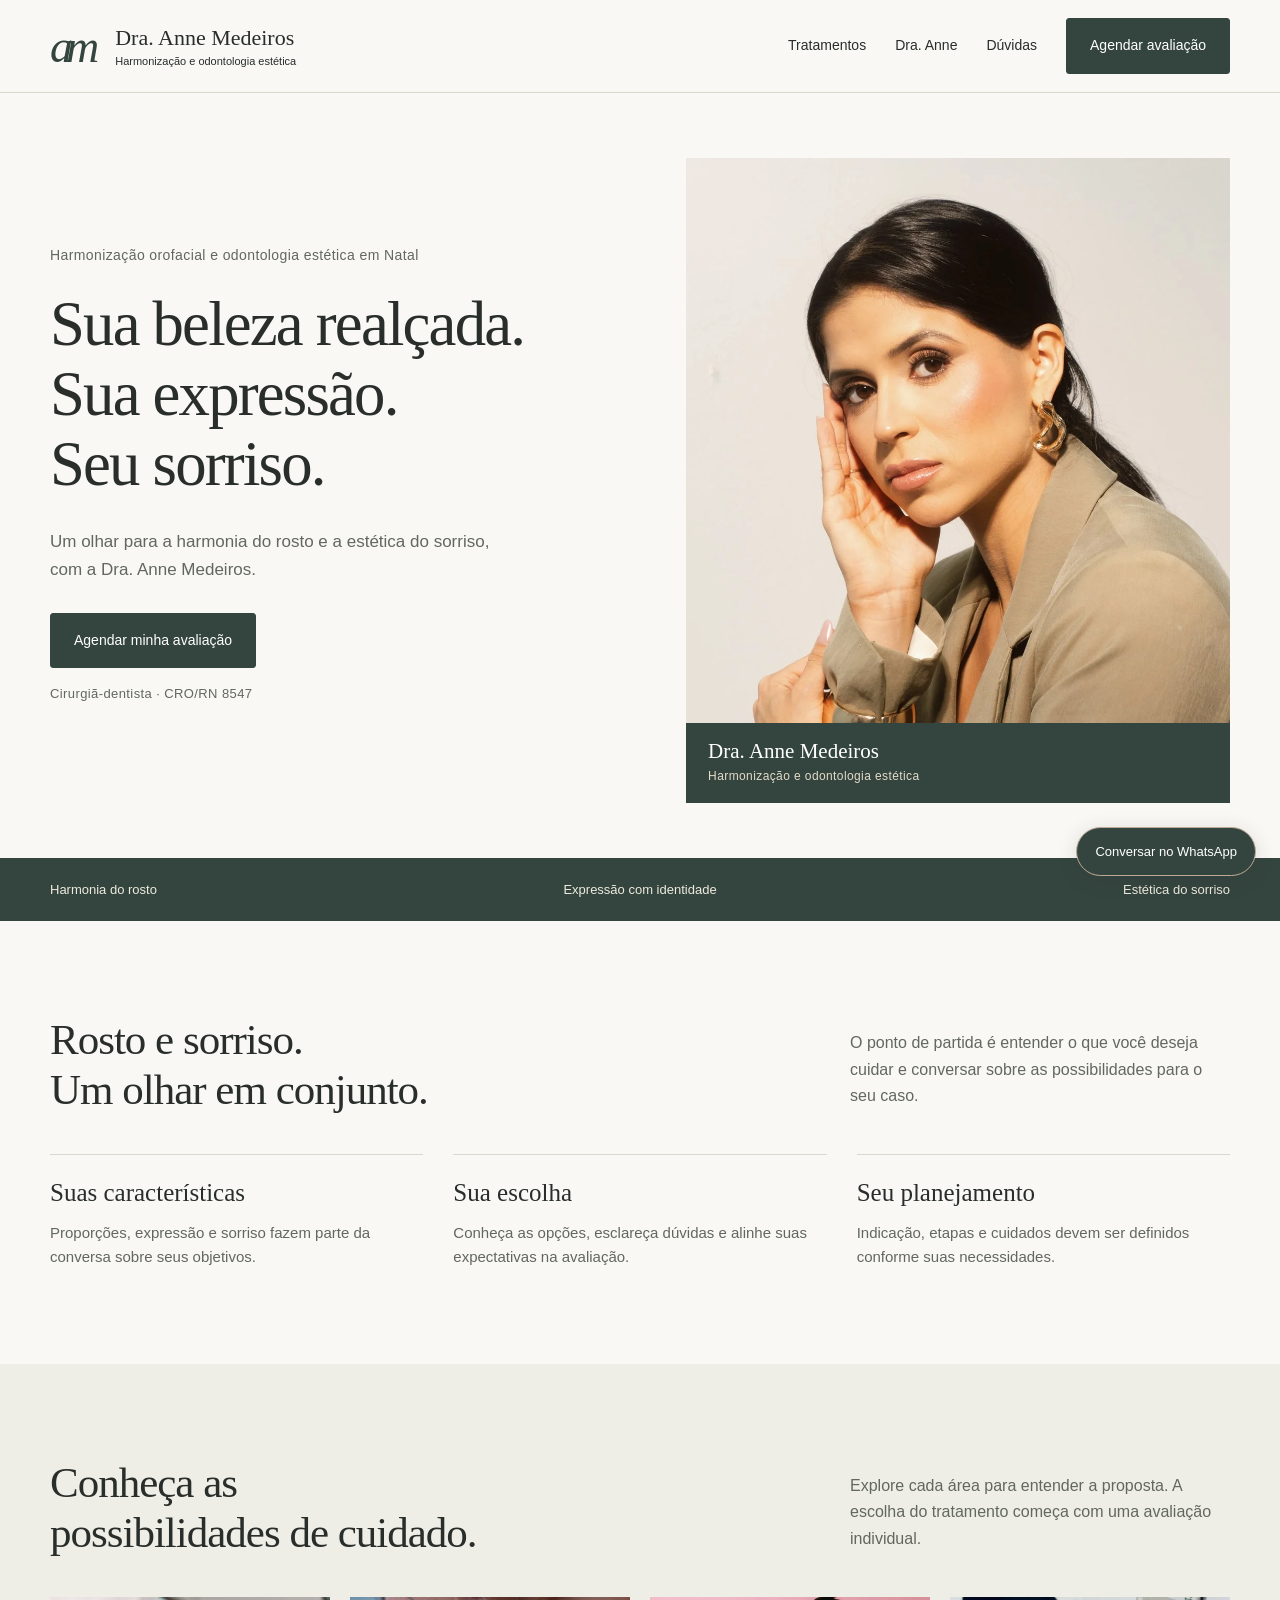
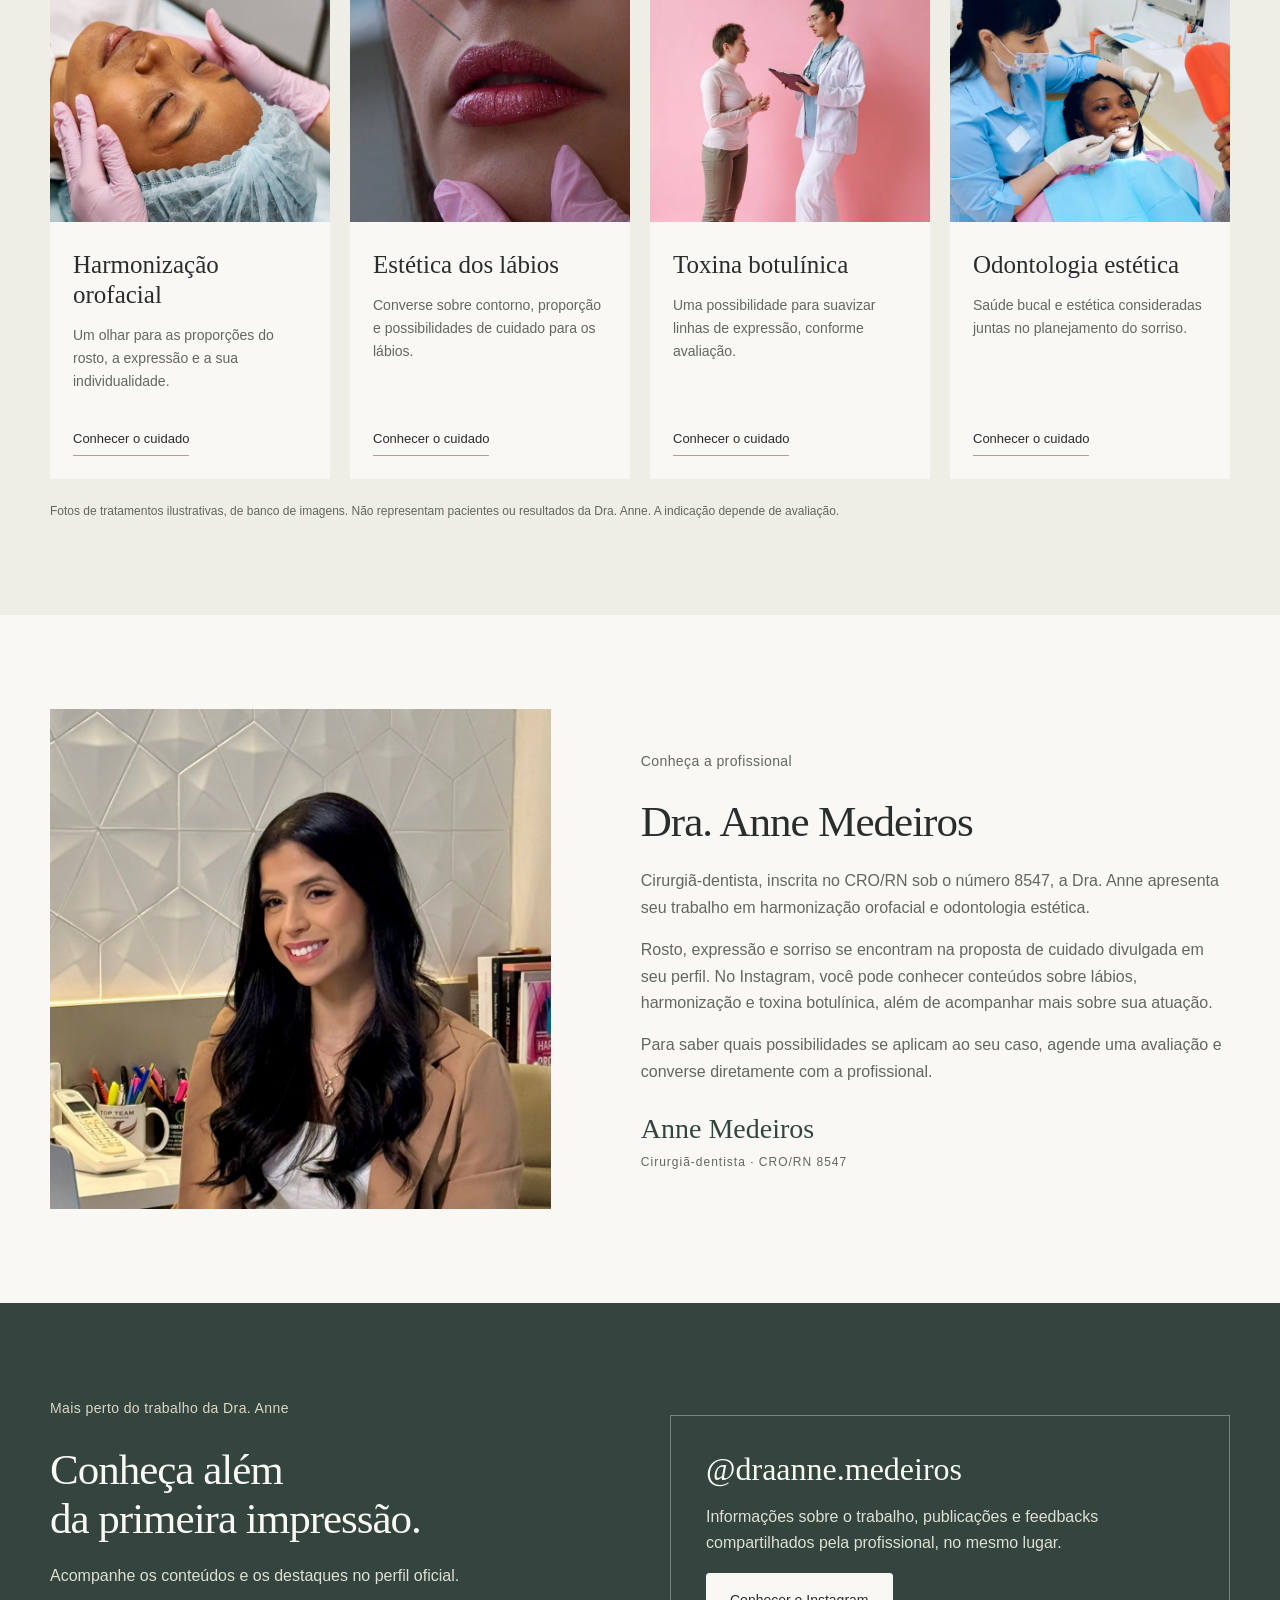
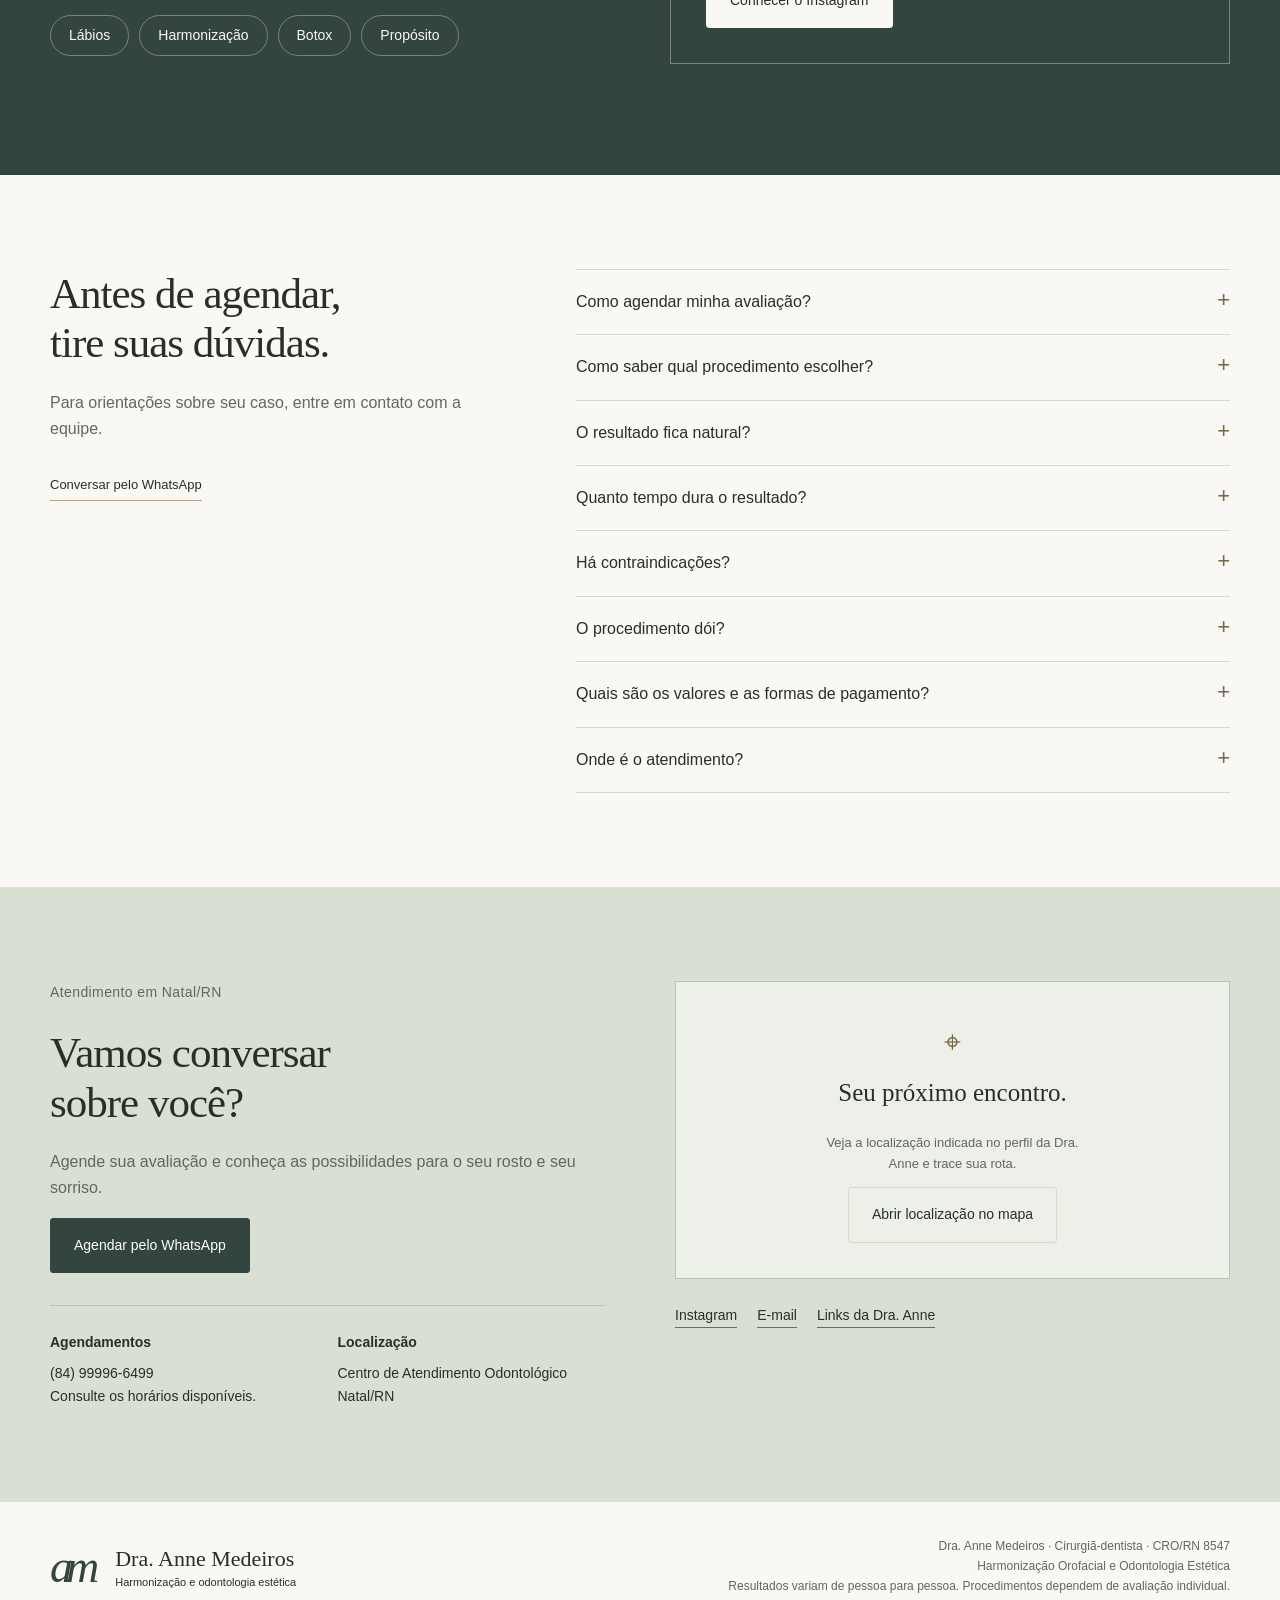
==== commit 6f954567: "Add files via upload" ====
--- a/index.html
+++ b/index.html
@@ -1,6 +1,6 @@
 <!doctype html><html lang="pt-BR"><head><meta charset="utf-8"><meta name="viewport" content="width=device-width, initial-scale=1"><title>Dra. Anne Medeiros | Harmonização e Odontologia Estética em Natal</title><meta name="description" content="Dra. Anne Medeiros, cirurgiã-dentista, CRO/RN 8547. Harmonização orofacial e odontologia estética em Natal. Agende sua avaliação."><meta name="theme-color" content="#34453f"><link rel="stylesheet" href="assets/css/styles.css"></head><body>
 <a class="skip" href="#inicio">Ir para o conteúdo</a><header class="header"><div class="wrap nav"><a class="brand" href="#inicio" aria-label="Dra. Anne Medeiros — início"><span class="monogram">am</span><span class="brand-name">Dra. Anne Medeiros<small>Harmonização e odontologia estética</small></span></a><nav class="navlinks" aria-label="Navegação principal"><a href="#tratamentos">Tratamentos</a><a href="#sobre">Dra. Anne</a><a href="#duvidas">Dúvidas</a><a class="button" href="https://wa.me/5584999966499?text=Ol%C3%A1%2C%20Dra.%20Anne!%20Gostaria%20de%20agendar%20uma%20avalia%C3%A7%C3%A3o." target="_blank" rel="noopener">Agendar avaliação</a></nav></div></header>
-<main id="inicio"><div class="wrap hero"><div><p class="eyebrow">Harmonização orofacial e odontologia estética em Natal</p><h1>Sua beleza realçada.<br>Sua expressão.<br>Seu sorriso.</h1><p class="lead">Um olhar para a harmonia do rosto e a estética do sorriso, com a Dra. Anne Medeiros.</p><a class="button" href="https://wa.me/5584999966499?text=Ol%C3%A1%2C%20Dra.%20Anne!%20Gostaria%20de%20agendar%20uma%20avalia%C3%A7%C3%A3o." target="_blank" rel="noopener">Agendar minha avaliação</a><p class="hero-note">Cirurgiã-dentista · CRO/RN 8547</p></div><div class="portrait"><img src="assets/images/anne-hero.webp" alt="Retrato da Dra. Anne Medeiros" width="1080" height="1080" fetchpriority="high"><div class="photo-tag">Dra. Anne Medeiros<small>Harmonização e odontologia estética</small></div></div></div>
+<main id="inicio"><div class="wrap hero"><div><p class="eyebrow">Harmonização orofacial e odontologia estética em Natal</p><h1>Sua beleza realçada.<br>Sua expressão.<br>Seu sorriso.</h1><p class="lead">Um olhar para a harmonia do rosto e a estética do sorriso, com a Dra. Anne Medeiros.</p><a class="button" href="https://wa.me/5584999966499?text=Ol%C3%A1%2C%20Dra.%20Anne!%20Gostaria%20de%20agendar%20uma%20avalia%C3%A7%C3%A3o." target="_blank" rel="noopener">Agendar minha avaliação</a><p class="hero-note">Cirurgiã-dentista · CRO/RN 8547</p></div><div class="portrait"><img src="[data-uri]" alt="Retrato da Dra. Anne Medeiros" width="1080" height="1080" fetchpriority="high"><div class="photo-tag">Dra. Anne Medeiros<small>Harmonização e odontologia estética</small></div></div></div>
 <div class="ribbon"><div class="wrap"><span>Harmonia do rosto</span><span>Expressão com identidade</span><span>Estética do sorriso</span></div></div>
 <section class="section wrap" aria-labelledby="cuidado"><div class="section-intro"><div><h2 id="cuidado">Rosto e sorriso.<br>Um olhar em conjunto.</h2></div><p>O ponto de partida é entender o que você deseja cuidar e conversar sobre as possibilidades para o seu caso.</p></div><div class="benefits"><article class="benefit"><h3>Suas características</h3><p>Proporções, expressão e sorriso fazem parte da conversa sobre seus objetivos.</p></article><article class="benefit"><h3>Sua escolha</h3><p>Conheça as opções, esclareça dúvidas e alinhe suas expectativas na avaliação.</p></article><article class="benefit"><h3>Seu planejamento</h3><p>Indicação, etapas e cuidados devem ser definidos conforme suas necessidades.</p></article></div></section>
 <section class="section treatments" id="tratamentos"><div class="wrap"><div class="section-intro"><div><h2>Conheça as<br>possibilidades de cuidado.</h2></div><p>Explore cada área para entender a proposta. A escolha do tratamento começa com uma avaliação individual.</p></div><div class="cards"><article class="treatment"><img class="treatment-photo" src="assets/images/avaliacao.webp" alt="Imagem ilustrativa de avaliação facial" loading="lazy" width="750" height="750"><div class="treatment-content"><h3><button class="treatment-open" data-treatment="0" aria-haspopup="dialog" aria-controls="treatment-dialog">Harmonização orofacial</button></h3><p>Um olhar para as proporções do rosto, a expressão e a sua individualidade.</p><span class="text-link" aria-hidden="true">Conhecer o cuidado</span></div></article><article class="treatment"><img class="treatment-photo" src="assets/images/labios.webp" alt="Imagem ilustrativa de procedimento estético nos lábios" loading="lazy" width="750" height="750"><div class="treatment-content"><h3><button class="treatment-open" data-treatment="1" aria-haspopup="dialog" aria-controls="treatment-dialog">Estética dos lábios</button></h3><p>Converse sobre contorno, proporção e possibilidades de cuidado para os lábios.</p><span class="text-link" aria-hidden="true">Conhecer o cuidado</span></div></article><article class="treatment"><img class="treatment-photo" src="assets/images/expressao.webp" alt="Imagem ilustrativa de consulta antes de um procedimento" loading="lazy" width="750" height="750"><div class="treatment-content"><h3><button class="treatment-open" data-treatment="2" aria-haspopup="dialog" aria-controls="treatment-dialog">Toxina botulínica</button></h3><p>Uma possibilidade para suavizar linhas de expressão, conforme avaliação.</p><span class="text-link" aria-hidden="true">Conhecer o cuidado</span></div></article><article class="treatment"><img class="treatment-photo" src="assets/images/sorriso.webp" alt="Imagem ilustrativa de atendimento odontológico" loading="lazy" width="750" height="750"><div class="treatment-content"><h3><button class="treatment-open" data-treatment="3" aria-haspopup="dialog" aria-controls="treatment-dialog">Odontologia estética</button></h3><p>Saúde bucal e estética consideradas juntas no planejamento do sorriso.</p><span class="text-link" aria-hidden="true">Conhecer o cuidado</span></div></article></div><p class="note">Fotos de tratamentos ilustrativas, de banco de imagens. Não representam pacientes ou resultados da Dra. Anne. A indicação depende de avaliação.</p></div></section>
